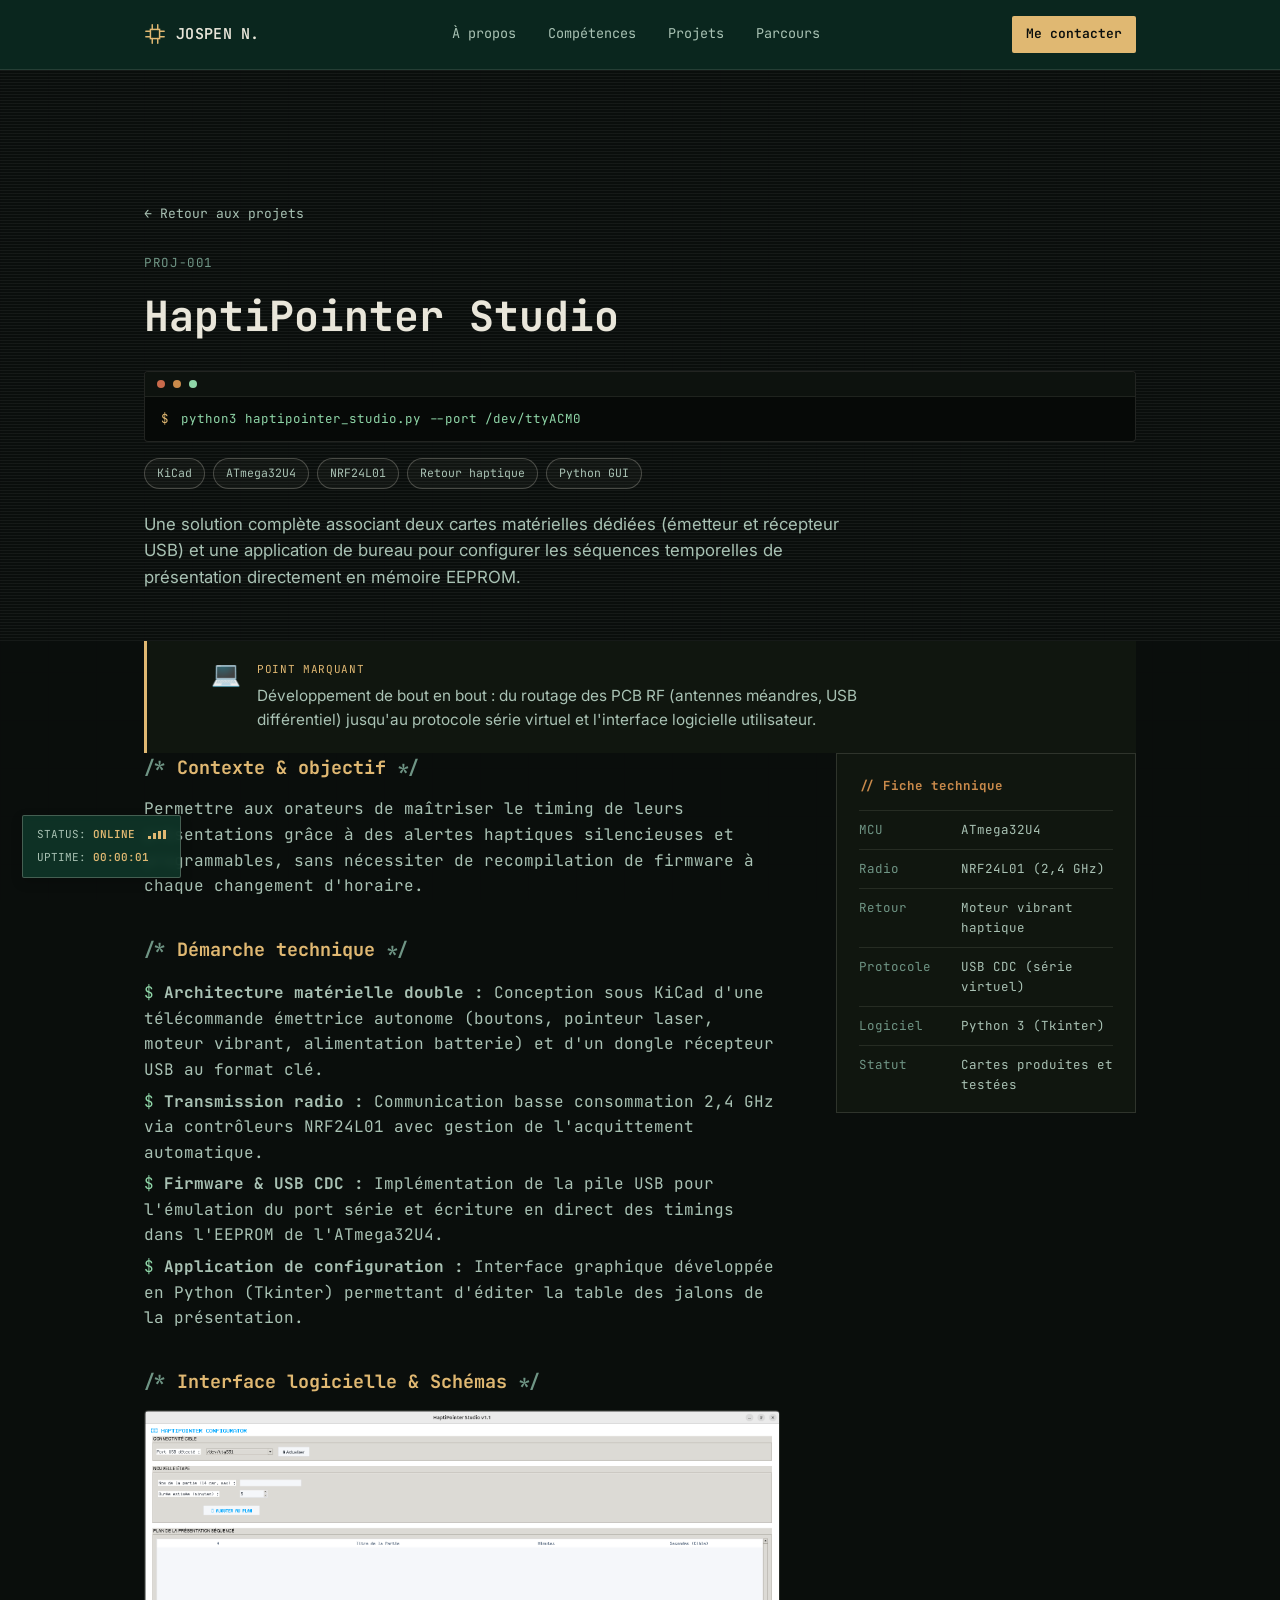
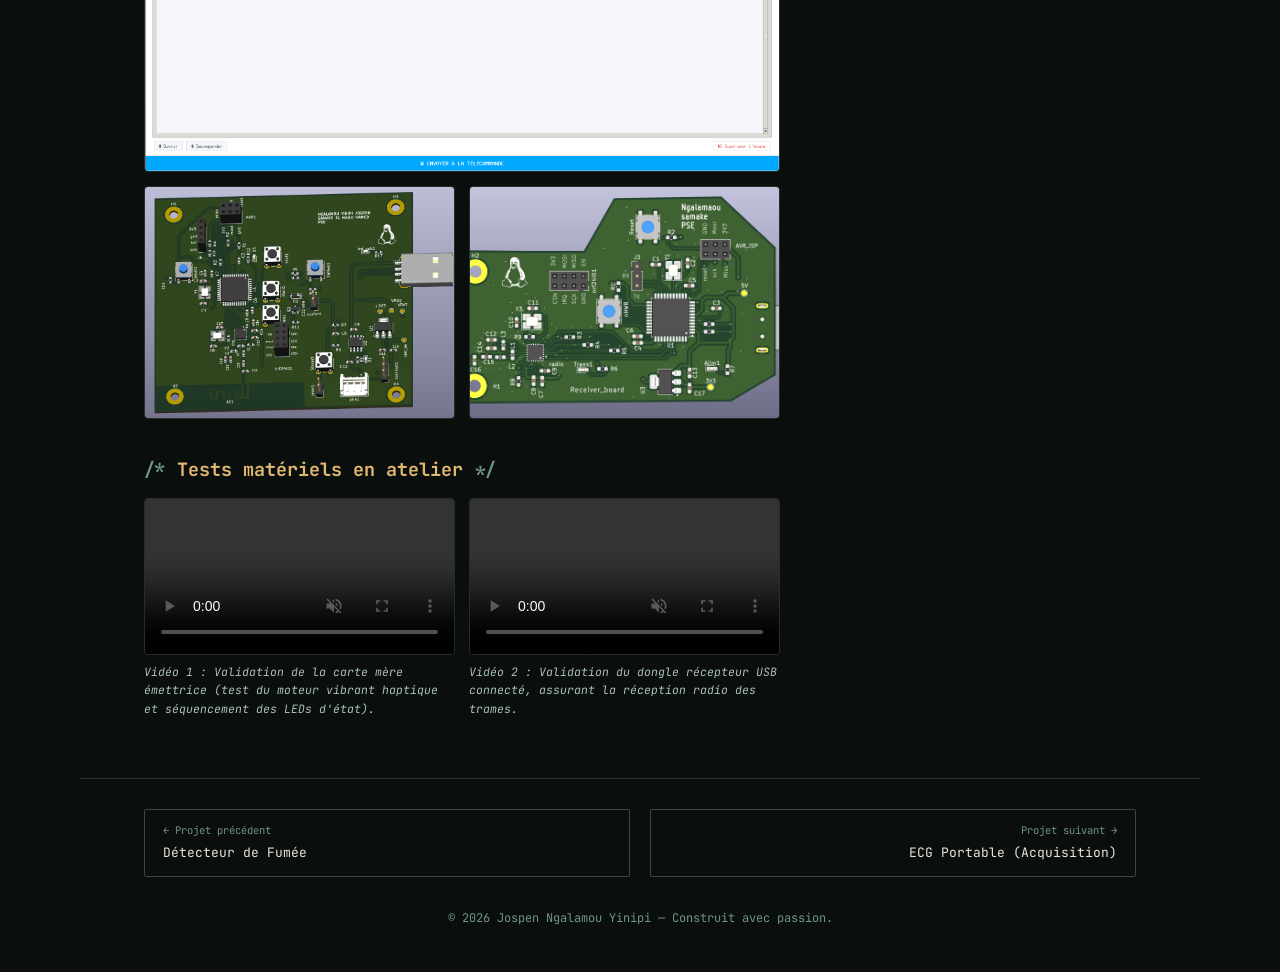
==== projects/proj-001.html @ 5f1875f9 "end of portfolio conception's" ====
<!DOCTYPE html>
<html lang="fr">
<head>
<meta charset="UTF-8">
<meta name="viewport" content="width=device-width, initial-scale=1.0">
<title>HaptiPointer Studio — Jospen Ngalamou Yinipi</title>
<meta name="description" content="Une application de bureau pour programmer, sans une ligne de code embarqué, les timings d'une télécommande de présentation directement en EEPROM.">
<meta property="og:title" content="HaptiPointer Studio — Jospen Ngalamou Yinipi">
<meta property="og:description" content="Une application de bureau pour programmer, sans une ligne de code embarqué, les timings d'une télécommande de présentation directement en EEPROM.">
<meta property="og:type" content="article">
<meta name="twitter:card" content="summary">
<link rel="icon" href="data:image/svg+xml,%3Csvg xmlns='http://www.w3.org/2000/svg' viewBox='0 0 24 24'%3E%3Crect width='24' height='24' fill='%230b2b22'/%3E%3Crect x='7' y='7' width='10' height='10' stroke='%23e0b872' stroke-width='1.6' fill='none'/%3E%3Cpath d='M9 2v5M15 2v5M9 17v5M15 17v5M2 9h5M2 15h5M17 9h5M17 15h5' stroke='%23e0b872' stroke-width='1.6' stroke-linecap='round'/%3E%3C/svg%3E">
<link rel="preconnect" href="https://fonts.googleapis.com">
<link href="https://fonts.googleapis.com/css2?family=JetBrains+Mono:wght@400;500;600;700&family=Inter:wght@400;500;600;700&display=swap" rel="stylesheet">
<link rel="stylesheet" href="../style.css">
</head>
<body data-theme="programming">

<header class="topnav">
  <div class="topnav-inner">
    <a href="../index.html" class="mark">
      <svg width="22" height="22" viewBox="0 0 24 24" fill="none">
        <rect x="7" y="7" width="10" height="10" stroke="#e0b872" stroke-width="1.6"/>
        <path d="M9 2v5M15 2v5M9 17v5M15 17v5M2 9h5M2 15h5M17 9h5M17 15h5" stroke="#e0b872" stroke-width="1.6" stroke-linecap="round"/>
      </svg>
      JOSPEN N.
    </a>
    <nav class="links">
      <a href="../index.html#about">À propos</a>
      <a href="../index.html#skills">Compétences</a>
      <a href="../index.html#projects">Projets</a>
      <a href="../index.html#experience">Parcours</a>
    </nav>
    <a href="../index.html#contact" class="navcta">Me contacter</a>
    <button class="menu-toggle" aria-label="Ouvrir le menu" aria-expanded="false">
      <span></span><span></span><span></span>
    </button>
  </div>
  <nav class="mobile-menu">
    <a href="../index.html#about">À propos</a>
    <a href="../index.html#skills">Compétences</a>
    <a href="../index.html#projects">Projets</a>
    <a href="../index.html#experience">Parcours</a>
    <a href="../index.html#contact">Contact</a>
  </nav>
</header>

<div class="proj-header">
  <div class="wrap">
    <a href="../index.html#projects" class="back">← Retour aux projets</a>
    <div class="ic-partno">PROJ-001</div>
    <h1>HaptiPointer Studio</h1>

    <div class="term-shell">
      <div class="term-bar"><span class="dot r"></span><span class="dot a"></span><span class="dot g"></span></div>
      <div class="term-body"><span class="prompt">$</span> python3 haptipointer_studio.py --port /dev/ttyACM0</div>
    </div>
    
    <div class="proj-tags">
      <span class="proj-tag">KiCad</span>
      <span class="proj-tag">ATmega32U4</span>
      <span class="proj-tag">NRF24L01</span>
      <span class="proj-tag">Retour haptique</span>
      <span class="proj-tag">Python GUI</span>
    </div>
    
    <p class="tagline">Une solution complète associant deux cartes matérielles dédiées (émetteur et récepteur USB) et une application de bureau pour configurer les séquences temporelles de présentation directement en mémoire EEPROM.</p>
  </div>
</div>

<div class="wrap">
  <div class="proj-highlight">
    <span class="proj-highlight-icon">💻</span>
    <div>
      <div class="proj-highlight-label">Point marquant</div>
      <div class="proj-highlight-text">Développement de bout en bout : du routage des PCB RF (antennes méandres, USB différentiel) jusqu'au protocole série virtuel et l'interface logicielle utilisateur.</div>
    </div>
  </div>
</div>

<div class="proj-body">
  <div class="proj-main">
    <h2>Contexte &amp; objectif</h2>
    <p>Permettre aux orateurs de maîtriser le timing de leurs présentations grâce à des alertes haptiques silencieuses et programmables, sans nécessiter de recompilation de firmware à chaque changement d'horaire.</p>

    <h2>Démarche technique</h2>
    <ul>
      <li><strong>Architecture matérielle double :</strong> Conception sous KiCad d'une télécommande émettrice autonome (boutons, pointeur laser, moteur vibrant, alimentation batterie) et d'un dongle récepteur USB au format clé.</li>
      <li><strong>Transmission radio :</strong> Communication basse consommation 2,4&nbsp;GHz via contrôleurs NRF24L01 avec gestion de l'acquittement automatique.</li>
      <li><strong>Firmware &amp; USB CDC :</strong> Implémentation de la pile USB pour l'émulation du port série et écriture en direct des timings dans l'EEPROM de l'ATmega32U4.</li>
      <li><strong>Application de configuration :</strong> Interface graphique développée en Python (Tkinter) permettant d'éditer la table des jalons de la présentation.</li>
    </ul>

    <h2>Interface logicielle &amp; Schémas</h2>
    <div class="gallery">
      <img src="../img/hapti_app.png" alt="Interface graphique de configuration Python HaptiPointer Studio" style="width:100%; border-radius:4px; border:1px solid rgba(233,230,218,.14); grid-column: 1 / -1;">
      <img src="../img/main1.png" alt="Rendu 3D de la carte principale émettrice" style="width:100%; aspect-ratio:4/3; object-fit:cover; border-radius:4px; border:1px solid rgba(233,230,218,.14);">
      <img src="../img/recei_3.png" alt="Rendu 3D du dongle USB récepteur" style="width:100%; aspect-ratio:4/3; object-fit:cover; border-radius:4px; border:1px solid rgba(233,230,218,.14);">
    </div>

    <h2>Tests matériels en atelier</h2>
    <div class="gallery" style="margin-top: 14px;">
      <video src="../img/main-reel.mp4" controls autoplay loop muted playsinline style="width:100%; border-radius:4px; border:1px solid rgba(233,230,218,.14);"></video>
      <video src="../img/recei_reel.mp4" controls autoplay loop muted playsinline style="width:100%; border-radius:4px; border:1px solid rgba(233,230,218,.14);"></video>
    </div>
    <div style="display: grid; grid-template-columns: repeat(2, 1fr); gap: 14px; margin-top: 8px; font-family: var(--mono); font-size: 11.5px; color: var(--silk-dim);">
      <div>
        <em>Vidéo 1 : Validation de la carte mère émettrice (test du moteur vibrant haptique et séquencement des LEDs d'état).</em>
      </div>
      <div>
        <em>Vidéo 2 : Validation du dongle récepteur USB connecté, assurant la réception radio des trames.</em>
      </div>
    </div>
  </div>

  <aside class="proj-side">
    <div class="side-box">
      <h3>// Fiche technique</h3>
      <table>
        <tr><td class="k">MCU</td><td>ATmega32U4</td></tr>
        <tr><td class="k">Radio</td><td>NRF24L01 (2,4&nbsp;GHz)</td></tr>
        <tr><td class="k">Retour</td><td>Moteur vibrant haptique</td></tr>
        <tr><td class="k">Protocole</td><td>USB CDC (série virtuel)</td></tr>
        <tr><td class="k">Logiciel</td><td>Python 3 (Tkinter)</td></tr>
        <tr><td class="k">Statut</td><td>Cartes produites et testées</td></tr>
      </table>
    </div>
  </aside>
</div>

<div class="prevnext">
  <a href="proj-009.html"><span class="lbl">← Projet précédent</span>Détecteur de Fumée</a>
  <a href="proj-002.html" class="right"><span class="lbl">Projet suivant →</span>ECG Portable (Acquisition)</a>
</div>

<footer>© 2026 Jospen Ngalamou Yinipi — Construit avec passion.</footer>

<button class="back-to-top" aria-label="Retour en haut">↑</button>
<script src="../main.js" defer></script>

</body>
</html>
---- style.css ----
/* =========================================
   1. VARIABLES ET BASE
   ========================================= */
:root {
  --board: #0b2b22; --board-2: #0f3629; --board-3: #123d2e;
  --copper: #c98a4b; --copper-bright: #e0b872;
  --silk: #e9e6da; --silk-dim: #a9c2b4; --muted: #6f9585; --danger: #c96a4b;
  --mono: 'JetBrains Mono', monospace;
  --sans: 'Inter', sans-serif;
  --pad: clamp(20px, 5vw, 64px);
  --maxw: 1120px;
}
* { box-sizing: border-box; }
html { scroll-behavior: smooth; }
body {
  margin: 0; background: var(--board); color: var(--silk);
  font-family: var(--sans); line-height: 1.6; -webkit-font-smoothing: antialiased;
}
::selection { background: var(--copper); color: var(--board); }

body::before {
  content: ""; position: fixed; inset: 0;
  background-image: linear-gradient(var(--board-2) 1px, transparent 1px),
                    linear-gradient(90deg, var(--board-2) 1px, transparent 1px);
  background-size: 48px 48px; opacity: .35; pointer-events: none; z-index: 0;
}
a { color: inherit; }
.wrap { max-width: var(--maxw); margin: 0 auto; padding-left: var(--pad); padding-right: var(--pad); position: relative; z-index: 1; }

/* =========================================
   2. NAVIGATION (Accueil & Projets)
   ========================================= */
header.topnav {
  position: sticky; top: 0; z-index: 50;
  background: rgba(11,43,34,.88); backdrop-filter: blur(6px); border-bottom: 1px solid rgba(233,230,218,.12);
}
.topnav-inner {
  max-width: var(--maxw); margin: 0 auto; padding: 16px var(--pad);
  display: flex; align-items: center; justify-content: space-between;
}
.mark {
  display: flex; align-items: center; gap: 10px;
  font-family: var(--mono); font-weight: 600; font-size: 15px; letter-spacing: .02em; color: var(--silk); text-decoration: none;
}
.mark svg { display: block; }
nav.links { display: flex; gap: 28px; font-family: var(--mono); font-size: 13.5px; }
nav.links a { text-decoration: none; color: var(--silk-dim); padding: 4px 2px; border-bottom: 1px solid transparent; transition: color .15s, border-color .15s; }
nav.links a:hover { color: var(--copper-bright); border-color: var(--copper-bright); }
.navcta {
  font-family: var(--mono); font-size: 13px; color: var(--board); background: var(--copper-bright);
  padding: 8px 14px; text-decoration: none; border-radius: 2px; font-weight: 600;
}
@media (max-width:720px){ nav.links{display:none;} }
nav.links a.active { color: var(--copper-bright); border-color: var(--copper-bright); }

.menu-toggle {
  display: none; background: none; border: 1px solid rgba(233,230,218,.25); border-radius: 2px;
  width: 38px; height: 34px; cursor: pointer; flex-direction: column; align-items: center; justify-content: center; gap: 5px;
}
.menu-toggle span { width: 18px; height: 1.5px; background: var(--silk); display: block; transition: transform .2s ease, opacity .2s ease; }
.menu-toggle[aria-expanded="true"] span:nth-child(1) { transform: translateY(6.5px) rotate(45deg); }
.menu-toggle[aria-expanded="true"] span:nth-child(2) { opacity: 0; }
.menu-toggle[aria-expanded="true"] span:nth-child(3) { transform: translateY(-6.5px) rotate(-45deg); }
@media (max-width:720px){ .menu-toggle{ display: flex; } }

.mobile-menu {
  display: none; flex-direction: column; gap: 2px;
  max-width: var(--maxw); margin: 0 auto; padding: 0 var(--pad);
  max-height: 0; overflow: hidden; transition: max-height .25s ease;
  border-bottom: 1px solid transparent;
}
.mobile-menu.open { display: flex; max-height: 320px; padding-bottom: 14px; border-bottom-color: rgba(233,230,218,.12); }
.mobile-menu a {
  font-family: var(--mono); font-size: 14px; color: var(--silk-dim); text-decoration: none;
  padding: 12px 4px; border-bottom: 1px dotted rgba(233,230,218,.12);
}
.mobile-menu a:last-child { border-bottom: none; }
.mobile-menu a:hover, .mobile-menu a.active { color: var(--copper-bright); }

.back-to-top {
  position: fixed; right: 22px; bottom: 22px; z-index: 60;
  width: 42px; height: 42px; border-radius: 2px; border: 1px solid rgba(233,230,218,.25);
  background: rgba(15,54,41,.9); backdrop-filter: blur(4px); color: var(--copper-bright);
  font-family: var(--mono); font-size: 16px; cursor: pointer;
  opacity: 0; pointer-events: none; transform: translateY(8px);
  transition: opacity .2s ease, transform .2s ease, border-color .2s ease;
}
.back-to-top.visible { opacity: 1; pointer-events: auto; transform: translateY(0); }
.back-to-top:hover { border-color: var(--copper-bright); }

@media (prefers-reduced-motion: no-preference) {
  .reveal { opacity: 0; transform: translateY(18px); transition: opacity .6s ease, transform .6s ease; }
  .reveal.revealed { opacity: 1; transform: translateY(0); }
}

.form-status { font-family: var(--mono); font-size: 12.5px; margin-top: 4px; }
.form-status.success { color: #8fd6a8; }
.form-status.error { color: var(--danger); }

/* =========================================
   3. PAGE D'ACCUEIL (Hero, À propos, Cartes)
   ========================================= */
.hero { padding: 88px var(--pad) 96px; position: relative; overflow: hidden; }
@media (prefers-reduced-motion: no-preference) {
  .hero-grid > div:first-child > * { opacity: 0; animation: hero-rise .7s cubic-bezier(.16,1,.3,1) forwards; }
  .hero-grid .eyebrow-pin { animation-delay: .05s; }
  .hero-grid h1 { animation-delay: .15s; }
  .hero-grid p.desc { animation-delay: .28s; }
  .hero-grid .ctas { animation-delay: .4s; }
  .chip { opacity: 0; animation: hero-fade .9s ease .3s forwards; }
  @keyframes hero-rise { from { opacity: 0; transform: translateY(14px); } to { opacity: 1; transform: translateY(0); } }
  @keyframes hero-fade { from { opacity: 0; transform: scale(.96); } to { opacity: 1; transform: scale(1); } }
}
.hero-grid { display: grid; grid-template-columns: 1.3fr .9fr; gap: 56px; align-items: center; max-width: var(--maxw); margin: 0 auto; position: relative; z-index: 2; }
@media (max-width:860px){ .hero-grid{grid-template-columns:1fr;} }
.eyebrow-pin { display: inline-flex; align-items: center; gap: 8px; font-family: var(--mono); font-size: 12.5px; color: var(--copper-bright); margin-bottom: 22px; }
.eyebrow-pin .dot { width: 7px; height: 7px; border-radius: 50%; background: var(--copper-bright); box-shadow: 0 0 8px var(--copper-bright); }
.hero h1 { font-family: var(--mono); font-weight: 700; font-size: clamp(2.1rem, 4.6vw, 3.4rem); line-height: 1.08; margin: 0 0 18px; color: var(--silk); }
.hero h1 .role { display: block; font-size: .42em; color: var(--muted); font-weight: 500; margin-top: 14px; letter-spacing: .01em; }
.hero p.desc { max-width: 52ch; color: var(--silk-dim); font-size: 1.05rem; margin: 0 0 34px; }
.hero .ctas { display: flex; gap: 14px; flex-wrap: wrap; }
.btn { font-family: var(--mono); font-size: 13.5px; font-weight: 600; text-decoration: none; padding: 13px 22px; border-radius: 2px; display: inline-flex; align-items: center; gap: 10px; transition: transform .15s ease, background .15s ease; }
.btn-primary { background: var(--copper-bright); color: var(--board); }
.btn-primary:hover { transform: translateY(-2px); }
.btn-ghost { border: 1px solid rgba(233,230,218,.3); color: var(--silk); }
.btn-ghost:hover { border-color: var(--copper-bright); color: var(--copper-bright); }
.chip { position: relative; aspect-ratio: 1/1; max-width: 340px; margin: 0 auto; }
.chip svg { width: 100%; height: 100%; display: block; }

/* ---------- Terminal hero (mix embarqué + shell) ---------- */
.hero-terminal {
  max-width: var(--maxw); margin: 44px auto 0; position: relative; z-index: 2;
  background: #0a0e0c; border: 1px solid rgba(233,230,218,.14); border-radius: 4px; overflow: hidden;
}
.hero-terminal .term-bar { display: flex; align-items: center; gap: 8px; padding: 10px 14px; background: #10160f; border-bottom: 1px solid rgba(233,230,218,.08); }
.hero-terminal .term-bar .dot { width: 9px; height: 9px; border-radius: 50%; }
.hero-terminal .term-bar .dot.r { background: var(--danger); }
.hero-terminal .term-bar .dot.a { background: var(--copper); }
.hero-terminal .term-bar .dot.g { background: #8fd6a8; }
.hero-terminal .term-bar .term-path { font-family: var(--mono); font-size: 11.5px; color: var(--muted); margin-left: 8px; }
.hero-terminal .term-body { padding: 18px 20px 22px; font-family: var(--mono); font-size: 13px; line-height: 1.85; color: var(--copper-bright); }
.hero-terminal .term-body .prompt { color: #8fd6a8; }
.hero-terminal .term-body .ok { color: #8fd6a8; }
.hero-terminal .term-body .dim { color: var(--muted); }
.hero-terminal .cursor { display: inline-block; width: 7px; height: 14px; background: var(--copper-bright); vertical-align: -2px; margin-left: 2px; }
@media (prefers-reduced-motion: no-preference) {
  .hero-terminal .cursor { animation: blink 1s steps(1) infinite; }
  @keyframes blink { 50% { opacity: 0; } }
}
section { padding: 80px var(--pad); }
.sec-head { margin-bottom: 44px; max-width: 60ch; }
.sec-tag { font-family: var(--mono); font-size: 12.5px; color: var(--copper); margin-bottom: 10px; }
.sec-title { font-family: var(--mono); font-size: clamp(1.5rem,2.6vw,2rem); color: var(--silk); margin: 0 0 10px; font-weight: 700; }
.sec-sub { color: var(--silk-dim); margin: 0; }
hr.trace { border: none; height: 1px; background: linear-gradient(90deg, transparent, rgba(201,138,75,.5), transparent); max-width: var(--maxw); margin: 0 auto; }
.about-grid { display: grid; grid-template-columns: 220px 1fr; gap: 48px; align-items: start; max-width: var(--maxw); margin: 0 auto; }
@media (max-width:720px){ .about-grid{grid-template-columns:1fr;} }
.photo-frame { aspect-ratio: 1/1.1; border: 1.5px dashed rgba(233,230,218,.35); display: flex; align-items: center; justify-content: center; font-family: var(--mono); font-size: 12px; color: var(--muted); text-align: center; padding: 16px; position: relative; }
.photo-frame .corner { position: absolute; width: 10px; height: 10px; border-color: var(--copper-bright); }
.photo-frame .c-tl { top: -1px; left: -1px; border-top: 2px solid var(--copper-bright); border-left: 2px solid var(--copper-bright); }
.photo-frame .c-tr { top: -1px; right: -1px; border-top: 2px solid var(--copper-bright); border-right: 2px solid var(--copper-bright); }
.photo-frame .c-bl { bottom: -1px; left: -1px; border-bottom: 2px solid var(--copper-bright); border-left: 2px solid var(--copper-bright); }
.photo-frame .c-br { bottom: -1px; right: -1px; border-bottom: 2px solid var(--copper-bright); border-right: 2px solid var(--copper-bright); }
.about-text p { color: var(--silk-dim); max-width: 64ch; }
.about-text p strong { color: var(--silk); }
.stat-row { display: flex; gap: 36px; margin-top: 28px; flex-wrap: wrap; }
.stat { font-family: var(--mono); }
.stat .n { font-size: 1.7rem; color: var(--copper-bright); font-weight: 700; }
.stat .l { font-size: 12px; color: var(--muted); }
.skills-cols { display: grid; grid-template-columns: repeat(3,1fr); gap: 32px; max-width: var(--maxw); margin: 0 auto; }
@media (max-width:820px){ .skills-cols{grid-template-columns:1fr;} }
.skill-block h3 { font-family: var(--mono); font-size: 14px; color: var(--copper-bright); margin: 0 0 16px; padding-bottom: 10px; border-bottom: 1px solid rgba(233,230,218,.15); }
.pin-list { list-style: none; margin: 0; padding: 0; }
.pin-list li { display: flex; align-items: center; gap: 10px; font-family: var(--mono); font-size: 13.5px; color: var(--silk-dim); padding: 7px 0; border-bottom: 1px dotted rgba(233,230,218,.1); }
.pin-list li::before { content: "›"; color: var(--copper); }
.proj-grid { display: grid; grid-template-columns: repeat(2,1fr); gap: 28px; max-width: var(--maxw); margin: 0 auto; }
@media (max-width:820px){ .proj-grid{grid-template-columns:1fr;} }
.ic-card { position: relative; background: var(--board-3); border: 1px solid rgba(233,230,218,.14); padding: 28px 26px 24px; }
.ic-card::before, .ic-card::after { content: ""; position: absolute; left: 24px; right: 24px; height: 2px; background: repeating-linear-gradient(90deg, var(--copper) 0 10px, transparent 10px 18px); }
.ic-card::before { top: -2px; }
.ic-card::after { bottom: -2px; }
.ic-partno { font-family: var(--mono); font-size: 11.5px; color: var(--muted); letter-spacing: .05em; margin-bottom: 8px; }
.ic-card h3 { font-family: var(--mono); font-size: 1.15rem; color: var(--silk); margin: 0 0 10px; }
.ic-card p { color: var(--silk-dim); font-size: .95rem; margin: 0 0 18px; }
.spec-table { width: 100%; border-collapse: collapse; font-family: var(--mono); font-size: 12.5px; }
.spec-table tr { border-top: 1px solid rgba(233,230,218,.1); }
.spec-table td { padding: 7px 0; color: var(--silk-dim); }
.spec-table td.k { color: var(--muted); width: 42%; }
a.ic-card { display: block; text-decoration: none; color: inherit; transition: transform .18s ease, border-color .18s ease, background .18s ease; }
a.ic-card:hover { transform: translateY(-4px); border-color: rgba(224,184,114,.55); background: #16473a; }
a.ic-card:hover h3 { color: var(--copper-bright); }
.ic-more { margin-top: 18px; font-family: var(--mono); font-size: 12.5px; color: var(--copper-bright); }
.timeline { max-width: var(--maxw); margin: 0 auto; position: relative; padding-left: 28px; border-left: 1px solid rgba(233,230,218,.18); }
.tl-item { position: relative; padding-bottom: 38px; }
.tl-item:last-child { padding-bottom: 0; }
.tl-item::before { content: ""; position: absolute; left: -33px; top: 4px; width: 9px; height: 9px; border-radius: 50%; background: var(--copper-bright); box-shadow: 0 0 0 4px var(--board), 0 0 0 5px rgba(233,230,218,.18); }
.tl-date { font-family: var(--mono); font-size: 12px; color: var(--muted); margin-bottom: 4px; }
.tl-item h3 { font-family: var(--mono); font-size: 1.05rem; margin: 0 0 4px; color: var(--silk); }
.tl-item .tl-role { color: var(--copper-bright); font-size: .9rem; font-family: var(--mono); margin-bottom: 8px; }
.tl-item p { color: var(--silk-dim); max-width: 64ch; margin: 0; }
.contact-box { max-width: var(--maxw); margin: 0 auto; background: var(--board-3); border: 1px solid rgba(233,230,218,.14); padding: 52px var(--pad); text-align: center; }
.contact-box h2 { font-family: var(--mono); font-size: clamp(1.4rem,3vw,2rem); margin: 0 0 14px; }
.contact-box p { color: var(--silk-dim); margin: 0 0 28px; }
.contact-links { display: flex; gap: 24px; justify-content: center; flex-wrap: wrap; }
.contact-links a { font-family: var(--mono); font-size: 14px; text-decoration: none; color: var(--silk); border: 1px solid rgba(233,230,218,.25); padding: 11px 20px; border-radius: 2px; transition: border-color .15s, color .15s; }
.contact-links a:hover { border-color: var(--copper-bright); color: var(--copper-bright); }

.contact-divider { display: flex; align-items: center; gap: 16px; max-width: 480px; margin: 36px auto; font-family: var(--mono); font-size: 11.5px; color: var(--muted); }
.contact-divider::before, .contact-divider::after { content: ""; flex: 1; height: 1px; background: rgba(233,230,218,.16); }
.contact-form { max-width: 480px; margin: 0 auto; text-align: left; display: flex; flex-direction: column; gap: 14px; }
.contact-form label { font-family: var(--mono); font-size: 12px; color: var(--muted); margin-bottom: -8px; }
.contact-form input, .contact-form textarea {
  background: var(--board); border: 1px solid rgba(233,230,218,.22); color: var(--silk);
  font-family: var(--sans); font-size: 14px; padding: 12px 14px; border-radius: 2px; resize: vertical;
}
.contact-form input:focus, .contact-form textarea:focus { outline: none; border-color: var(--copper-bright); }
.contact-form textarea { min-height: 110px; }
.contact-form button {
  align-self: flex-start; font-family: var(--mono); font-size: 13.5px; font-weight: 600;
  background: var(--copper-bright); color: var(--board); border: none; padding: 13px 24px;
  border-radius: 2px; cursor: pointer; transition: transform .15s ease;
}
.contact-form button:hover { transform: translateY(-2px); }
.contact-form .form-note { font-family: var(--mono); font-size: 11px; color: var(--muted); margin-top: -4px; }
footer { text-align: center; padding: 32px var(--pad) 44px; font-family: var(--mono); font-size: 12px; color: var(--muted); }

/* =========================================
   4. PAGES DÉTAILS DE PROJETS (proj-XXX.html)
   ========================================= */
.proj-header { padding: 130px var(--pad) 50px; }
.proj-header .back { font-family: var(--mono); font-size: 13px; color: var(--silk-dim); text-decoration: none; display: inline-flex; align-items: center; gap: 8px; margin-bottom: 28px; }
.proj-header .back:hover { color: var(--copper-bright); }
.proj-header .ic-partno { font-size: 12.5px; }
.proj-header h1 { font-family: var(--mono); font-size: clamp(1.8rem,4vw,2.6rem); margin: 10px 0 16px; color: var(--silk); }
.proj-header .tagline { color: var(--silk-dim); max-width: 64ch; font-size: 1.05rem; margin: 0; }
.proj-body { max-width: var(--maxw); margin: 0 auto; padding: 0 var(--pad) 40px; display: grid; grid-template-columns: 1fr 300px; gap: 56px; }
@media (max-width:860px){ .proj-body{grid-template-columns:1fr;} }
.proj-main h2 { font-family: var(--mono); font-size: 1.15rem; color: var(--copper-bright); margin: 36px 0 14px; }
.proj-main h2:first-child { margin-top: 0; }
.proj-main p { color: var(--silk-dim); max-width: 70ch; margin: 0 0 14px; }
.proj-main ul { color: var(--silk-dim); padding-left: 20px; max-width: 70ch; }
.proj-main ul li { margin-bottom: 6px; }
.gallery { display: grid; grid-template-columns: repeat(2,1fr); gap: 14px; margin-top: 10px; }
.gallery .ph { aspect-ratio: 4/3; border: 1.5px dashed rgba(233,230,218,.3); display: flex; align-items: center; justify-content: center; font-family: var(--mono); font-size: 11.5px; color: var(--muted); text-align: center; padding: 10px; }
.proj-side { align-self: start; position: sticky; top: 96px; }
.side-box { background: var(--board-3); border: 1px solid rgba(233,230,218,.14); padding: 22px 22px 8px; margin-bottom: 20px; }
.side-box h3 { font-family: var(--mono); font-size: 12.5px; color: var(--copper); margin: 0 0 14px; text-transform: none; }
.side-box table { width: 100%; border-collapse: collapse; font-family: var(--mono); font-size: 12.5px; }
.side-box tr { border-top: 1px solid rgba(233,230,218,.1); }
.side-box td { padding: 9px 0; color: var(--silk-dim); vertical-align: top; }
.side-box td.k { color: var(--muted); width: 40%; }
.prevnext { max-width: var(--maxw); margin: 20px auto 0; padding: 30px var(--pad) 0; border-top: 1px solid rgba(233,230,218,.14); display: flex; justify-content: space-between; gap: 20px; flex-wrap: wrap; }
.prevnext a { font-family: var(--mono); font-size: 13px; text-decoration: none; color: var(--silk); border: 1px solid rgba(233,230,218,.25); padding: 12px 18px; border-radius: 2px; flex: 1; min-width: 200px; transition: border-color .15s, color .15s; }
.prevnext a:hover { border-color: var(--copper-bright); color: var(--copper-bright); }
.prevnext .lbl { display: block; font-size: 10.5px; color: var(--muted); margin-bottom: 4px; }
.prevnext .right { text-align: right; }
/* =========================================
   5. THÈME "PROGRAMMATION" (proj-XXX, data-theme="programming")
   ========================================= */
body[data-theme="programming"] {
  --board: #0a0e0c;
  --board-2: #0e1310;
  --board-3: #10160f;
}
body[data-theme="programming"]::before { opacity: .15; }

body[data-theme="programming"] .proj-main, 
body[data-theme="programming"] .proj-main p,
body[data-theme="programming"] .proj-main li,
body[data-theme="programming"] .side-box td { font-family: var(--mono); }

body[data-theme="programming"] .proj-main h2 { font-family: var(--mono); }
body[data-theme="programming"] .proj-main h2::before { content: "/* "; color: var(--muted); }
body[data-theme="programming"] .proj-main h2::after { content: " */"; color: var(--muted); }

body[data-theme="programming"] .proj-main ul { list-style: none; padding-left: 0; }
body[data-theme="programming"] .proj-main ul li::before { content: "$ "; color: #8fd6a8; }

body[data-theme="programming"] .ic-card::before,
body[data-theme="programming"] .ic-card::after { background: repeating-linear-gradient(90deg, #8fd6a8 0 8px, transparent 8px 14px); }

.term-shell {
  margin: 22px 0 0; background: #060907; border: 1px solid rgba(233,230,218,.12); border-radius: 4px; overflow: hidden;
}
.term-shell .term-bar { display: flex; align-items: center; gap: 8px; padding: 8px 12px; background: #0d120e; border-bottom: 1px solid rgba(233,230,218,.08); }
.term-shell .term-bar .dot { width: 8px; height: 8px; border-radius: 50%; }
.term-shell .term-bar .dot.r { background: var(--danger); }
.term-shell .term-bar .dot.a { background: var(--copper); }
.term-shell .term-bar .dot.g { background: #8fd6a8; }
.term-shell .term-body { padding: 12px 16px; font-family: var(--mono); font-size: 12.5px; color: #8fd6a8; }
.term-shell .term-body .prompt { color: var(--copper-bright); margin-right: 4px; }

body[data-theme="programming"] .proj-header { position: relative; }
body[data-theme="programming"] .proj-header::after {
  content: ""; position: absolute; inset: 0; pointer-events: none; opacity: .05;
  background: repeating-linear-gradient(0deg, #fff 0 1px, transparent 1px 3px);
}

/* =========================================
   6. THÈME "ÉLECTRONIQUE" (data-theme="electronics")
   ========================================= */
/* Inspiration : Circuit imprimé bleu (style Arduino/Altium), traces cyan */
body[data-theme="electronics"] {
  --board: #070e17;         /* Bleu très sombre (fond) */
  --board-2: #0b1421;       /* Bleu nuit (grille) */
  --board-3: #122033;       /* Bleu composant (cartes) */
  --copper: #3b82f6;        /* Bleu roi */
  --copper-bright: #38bdf8; /* Cyan fluo (traces et liens) */
  --silk: #f8fafc;          /* Blanc pur (texte principal) */
  --silk-dim: #94a3b8;      /* Gris bleuté (texte secondaire) */
  --muted: #475569;         /* Gris foncé (bordures) */
  --danger: #ef4444;
}

/* Grille plus serrée pour rappeler les logiciels de CAO (Altium/KiCad) */
body[data-theme="electronics"]::before {
  background-size: 32px 32px; 
  opacity: 0.5;
}

/* =========================================
   7. THÈME "EMBARQUÉ" (data-theme="embedded")
   ========================================= */
/* Inspiration : Matériel industriel brut, Carbone et Orange ambré */
body[data-theme="embedded"] {
  --board: #111111;         /* Noir charbon absolu */
  --board-2: #171717;       /* Noir légèrement plus clair */
  --board-3: #1f1f1f;       /* Gris sombre industriel */
  --copper: #b45309;        /* Orange sombre */
  --copper-bright: #f59e0b; /* Orange ambré (LED d'état / liens) */
  --silk: #fafafa;          /* Blanc cassé */
  --silk-dim: #a3a3a3;      /* Gris neutre */
  --muted: #525252;         /* Gris acier */
  --danger: #ef4444;
}

/* Adaptation du faux terminal Linux de la page d'accueil pour ce thème */
body[data-theme="embedded"] .hero-terminal {
  background: #0a0a0a;
  border-color: #262626;
}
body[data-theme="embedded"] .hero-terminal .term-bar {
  background: #141414;
}
body[data-theme="embedded"] .hero-terminal .term-body {
  color: #e5e5e5;
}
body[data-theme="embedded"] .hero-terminal .term-body .ok {
  color: #f59e0b; /* Les tags [OK] passent en orange ambré */
}
body[data-theme="embedded"] .hero-terminal .term-body .prompt {
  color: #525252;
}

/* =========================================
   8. THÈME "CYBER SÉCURITÉ" (data-theme="cyber")
   ========================================= */
/* Inspiration : Red Team, CTF, ambiance Hacker / Rouge Cyberpunk */
body[data-theme="cyber"] {
  --board: #050505;         /* Noir absolu */
  --board-2: #120909;       /* Noir avec un très léger reflet rouge */
  --board-3: #140505;       /* Fond des cartes légèrement teinté */
  --copper: #991b1b;        /* Rouge sombre */
  --copper-bright: #ff003c; /* Rouge néon Cyberpunk (traces et liens) */
  --silk: #f3f4f6;          /* Blanc éclatant */
  --silk-dim: #a1a1aa;      /* Gris acier */
  --muted: #3f3f46;         /* Gris sombre pour les bordures */
  --danger: #ef4444;
}

/* Grille plus dense et plus visible pour un effet "Matrice" */
body[data-theme="cyber"]::before {
  background-size: 24px 24px;
  opacity: 0.6;
}

/* =========================================
   9. THÈME "IOT / CLOUD" (data-theme="cloud")
   ========================================= */
/* Inspiration : Thème clair (Light mode), interface SaaS moderne, Indigo et Blanc */
body[data-theme="cloud"] {
  --board: #f8fafc;         /* Blanc cassé (fond de la page) */
  --board-2: #e2e8f0;       /* Gris très clair (pour la grille) */
  --board-3: #ffffff;       /* Blanc pur (fond des cartes) */
  --copper: #818cf8;        /* Indigo doux */
  --copper-bright: #4f46e5; /* Indigo vif (boutons, liens, icônes) */
  --silk: #0f172a;          /* Gris ardoise très foncé (texte principal) */
  --silk-dim: #475569;      /* Gris moyen (texte secondaire) */
  --muted: #cbd5e1;         /* Gris clair (bordures) */
  --danger: #e11d48;
}

/* Ajustements spécifiques pour que le thème clair soit lisible et élégant */
body[data-theme="cloud"] header.topnav {
  background: rgba(255, 255, 255, 0.9);
  border-bottom: 1px solid rgba(15, 23, 42, 0.1);
}
body[data-theme="cloud"] .btn-primary {
  color: #ffffff; /* Le texte du bouton principal passe en blanc */
}
body[data-theme="cloud"] .ic-card::before, 
body[data-theme="cloud"] .ic-card::after {
  background: repeating-linear-gradient(90deg, var(--copper) 0 10px, transparent 10px 18px);
}
body[data-theme="cloud"] hr.trace {
  background: linear-gradient(90deg, transparent, rgba(79, 70, 229, 0.3), transparent);
}

/* =========================================
   ANIMATIONS PREMIUM (AJOUTS)
   ========================================= */

/* 1. Grille de fond dynamique (Effet déplacement lent vers le haut) */
@keyframes scrollGrid {
  0% { background-position: 0px 0px; }
  100% { background-position: 48px 48px; }
}
body::before {
  animation: scrollGrid 4s linear infinite;
}

/* 2. Tracé du SVG de la puce (Effet pistes KiCad qui se soudent) */
.chip svg path {
  stroke-dasharray: 200;
  stroke-dashoffset: 200;
  animation: drawTraces 1.5s ease-out forwards;
  animation-delay: 0.8s;
}
@keyframes drawTraces {
  to { stroke-dashoffset: 0; }
}
.chip svg circle {
  opacity: 0;
  transform-origin: center;
  animation: popSolder 0.4s ease-out forwards;
}
/* Décalage des points de soudure pour un effet asynchrone */
.chip svg circle:nth-child(even) { animation-delay: 1.8s; }
.chip svg circle:nth-child(odd) { animation-delay: 2.1s; }

@keyframes popSolder {
  0% { opacity: 0; transform: scale(0); }
  70% { fill: var(--copper-bright); transform: scale(1.5); }
  100% { opacity: 1; transform: scale(1); }
}

/* 3. Curseurs clignotants pour les titres */
.hero h1 .role::after {
  content: '_';
  color: var(--copper-bright);
  animation: blinkCursor 1s step-end infinite;
}
@keyframes blinkCursor { 50% { opacity: 0; } }

/* 4. Cartes projets (Balayage type scanner sur les bords au survol) */
.ic-card:hover::before, .ic-card:hover::after {
  animation: scanline 0.8s linear infinite;
  background: repeating-linear-gradient(90deg, var(--copper-bright) 0 10px, transparent 10px 18px);
}
@keyframes scanline {
  0% { background-position: 0 0; }
  100% { background-position: 28px 0; }
}

/* 5. Fluidité globale pour les transitions de page */
body {
  animation: globalFadeIn 0.8s cubic-bezier(0.16, 1, 0.3, 1);
}
@keyframes globalFadeIn {
  from { opacity: 0; filter: blur(4px); }
  to { opacity: 1; filter: blur(0); }
}

/* =========================================
   10. PERSONNALISATION DES PAGES PROJET
   ========================================= */
.proj-header { position: relative; }

.proj-tags { display: flex; gap: 8px; flex-wrap: wrap; margin: 16px 0 22px; }
.proj-tag {
  font-family: var(--mono); font-size: 11.5px; padding: 5px 12px; border-radius: 20px;
  border: 1px solid rgba(233,230,218,.25); color: var(--silk-dim); background: rgba(233,230,218,.03);
}

.proj-highlight {
  display: flex; gap: 16px; align-items: flex-start; max-width: var(--maxw); margin: 0 auto;
  padding: 20px var(--pad); background: var(--board-3); border-left: 3px solid var(--copper-bright);
}
.proj-highlight-icon { font-size: 24px; line-height: 1.1; flex-shrink: 0; }
.proj-highlight-label {
  font-family: var(--mono); font-size: 11px; color: var(--copper-bright); text-transform: uppercase;
  letter-spacing: .06em; margin-bottom: 5px;
}
.proj-highlight-text { color: var(--silk-dim); font-size: .96rem; max-width: 68ch; }

.proj-ribbon {
  position: absolute; top: 22px; right: var(--pad);
  display: flex; align-items: center; gap: 6px;
  background: var(--copper-bright); color: var(--board);
  font-family: var(--mono); font-weight: 700; font-size: 11.5px;
  padding: 8px 14px; border-radius: 2px;
  box-shadow: 0 8px 20px -8px rgba(224,184,114,.6);
}
@media (max-width: 640px) { .proj-ribbon { position: static; display: inline-flex; margin-bottom: 18px; } }

/* =========================================
   11. ACCENT CYBER / RÉSEAU (bloc compétences + timeline)
   ========================================= */
.skill-block.cyber {
  position: relative; background: #0a0505; border: 1px solid rgba(255,0,60,.28);
  padding: 18px 18px 4px; border-radius: 2px; overflow: hidden;
}
.skill-block.cyber::before {
  content: ""; position: absolute; inset: 0; pointer-events: none; opacity: .06; z-index: 0;
  background: repeating-linear-gradient(0deg, #fff 0 1px, transparent 1px 3px);
}
.skill-block.cyber h3, .skill-block.cyber .pin-list, .skill-block.cyber .cyber-feed { position: relative; z-index: 1; }
.skill-block.cyber h3 { color: #ff003c; }
.skill-block.cyber .pin-list li::before { content: "›"; color: #991b1b; }

/* Effet glitch au survol du titre */
@media (prefers-reduced-motion: no-preference) {
  .skill-block.cyber h3 { position: relative; display: inline-block; }
  .skill-block.cyber:hover h3::before,
  .skill-block.cyber:hover h3::after {
    content: attr(data-text); position: absolute; left: 0; top: 0; width: 100%; height: 100%;
    background: #0a0505; overflow: hidden;
  }
  .skill-block.cyber:hover h3::before {
    color: #38bdf8; clip-path: polygon(0 0, 100% 0, 100% 45%, 0 45%);
    animation: glitch-a .35s infinite linear alternate-reverse;
  }
  .skill-block.cyber:hover h3::after {
    color: #ff003c; clip-path: polygon(0 55%, 100% 55%, 100% 100%, 0 100%);
    animation: glitch-b .35s infinite linear alternate-reverse;
  }
  @keyframes glitch-a { 0% { transform: translate(0,0); } 100% { transform: translate(-2px,-1px); } }
  @keyframes glitch-b { 0% { transform: translate(0,0); } 100% { transform: translate(2px,1px); } }
}
@media (prefers-reduced-motion: reduce) {
  .skill-block.cyber:hover h3 { color: #38bdf8; }
}

/* Flux de capture réseau animé */
.cyber-feed {
  margin-top: 16px; background: #060202; border: 1px solid rgba(255,0,60,.2); border-radius: 3px; overflow: hidden;
}
.cyber-feed-bar {
  display: flex; align-items: center; gap: 8px; padding: 7px 10px; background: #0d0404;
  font-family: var(--mono); font-size: 10.5px; color: #7a3b3b; border-bottom: 1px solid rgba(255,0,60,.15);
}
.cyber-dot { width: 7px; height: 7px; border-radius: 50%; background: #ff003c; flex-shrink: 0; }
@media (prefers-reduced-motion: no-preference) {
  .cyber-dot { animation: cyber-dot-blink 1.4s ease-in-out infinite; }
  @keyframes cyber-dot-blink { 0%, 100% { opacity: 1; } 50% { opacity: .25; } }
}
.cyber-feed-viewport { height: 108px; overflow: hidden; position: relative; }
.cyber-feed-viewport::after {
  content: ""; position: absolute; inset: 0; pointer-events: none;
  background: linear-gradient(to bottom, #060202 0%, transparent 15%, transparent 85%, #060202 100%);
}
.cyber-feed-track { padding: 6px 0; }
@media (prefers-reduced-motion: no-preference) {
  .cyber-feed-track { animation: cyber-scroll 14s linear infinite; }
  @keyframes cyber-scroll { from { transform: translateY(0); } to { transform: translateY(-50%); } }
}
.cyber-line {
  font-family: var(--mono); font-size: 11px; color: #c94b5f; padding: 4px 12px; white-space: nowrap;
}
.cyber-line .tag { color: #ff003c; margin-right: 6px; }
.cyber-line .tag.ok { color: #4ade80; }
.cyber-line .tag.warn { color: #fbbf24; }

/* LED de timeline en mode "sécurité active" pour l'entrée cyber */
.tl-item.cyber::before { background: #ff003c; }
@media (prefers-reduced-motion: no-preference) {
  .tl-item.cyber::before { animation: cyber-led-pulse 1.8s ease-in-out infinite; }
  @keyframes cyber-led-pulse {
    0%, 100% { box-shadow: 0 0 0 4px var(--board), 0 0 0 5px rgba(255,0,60,.3); }
    50% { box-shadow: 0 0 0 4px var(--board), 0 0 12px 4px #ff003c; }
  }
}
.tl-item.cyber h3 { color: #ff003c; }

/* =========================================
   12. WIDGETS & ANIMATIONS AVANCÉES
   ========================================= */

/* Widget : Barre de progression de lecture */
.scroll-progress {
  position: fixed; top: 0; left: 0; width: 0%; height: 2px;
  background: var(--copper-bright); z-index: 9999;
  box-shadow: 0 0 10px var(--copper-bright);
  transition: width 0.1s ease-out;
  pointer-events: none;
}

/* Widget : Moniteur Système Flottant (Style Dashboard) */
.sys-widget {
  position: fixed; left: 22px; bottom: 22px; z-index: 60;
  background: rgba(15, 54, 41, 0.9); backdrop-filter: blur(4px);
  border: 1px solid rgba(233, 230, 218, 0.25); border-radius: 2px;
  padding: 10px 14px; font-family: var(--mono); font-size: 11px;
  color: var(--silk-dim); display: flex; flex-direction: column; gap: 6px;
  pointer-events: none; opacity: 0;
  animation: fadeWidget 1s ease 2s forwards;
  box-shadow: 0 4px 12px rgba(0,0,0,0.2);
}
.sys-widget span.val { color: var(--copper-bright); font-weight: 600; }
.sys-widget .signal-bars { display: inline-flex; align-items: flex-end; gap: 2px; height: 9px; margin-left: 6px; vertical-align: -1px; }
.sys-widget .signal-bars span { width: 3px; background: var(--copper-bright); display: block; }
.sys-widget .signal-bars span:nth-child(1) { height: 35%; }
.sys-widget .signal-bars span:nth-child(2) { height: 60%; }
.sys-widget .signal-bars span:nth-child(3) { height: 85%; }
.sys-widget .signal-bars span:nth-child(4) { height: 100%; }
@keyframes fadeWidget { to { opacity: 1; } }
@media (max-width: 860px) { .sys-widget { display: none; } } /* Masqué sur mobile */
@media (prefers-reduced-motion: reduce) { .sys-widget { opacity: 1; animation: none; } }

/* Animation : Lévitation de la puce centrale */
@media (prefers-reduced-motion: no-preference) {
  @keyframes float { 0%, 100% { transform: translateY(0px); } 50% { transform: translateY(-12px); } }
  .chip { animation: float 6s ease-in-out infinite; }
}

/* Animation : Transition fluide pour l'effet magnétique des boutons */
.btn, .navcta {
  transition: transform 0.2s cubic-bezier(0.33, 1, 0.68, 1), background 0.15s ease, border-color 0.15s ease;
  will-change: transform;
}

/* =========================================
   11.B ACCENT HARDWARE (Microcontrôleurs)
   ========================================= */
.skill-block.hardware {
  position: relative; background: #070e17; border: 1px solid rgba(56,189,248,.28);
  padding: 18px 18px 4px; border-radius: 2px; overflow: hidden;
}
.skill-block.hardware::before {
  content: ""; position: absolute; inset: 0; pointer-events: none; opacity: .15; z-index: 0;
  background-image: linear-gradient(rgba(56,189,248,0.2) 1px, transparent 1px),
                    linear-gradient(90deg, rgba(56,189,248,0.2) 1px, transparent 1px);
  background-size: 10px 10px;
}
.skill-block.hardware h3, .skill-block.hardware .pin-list { position: relative; z-index: 1; }
.skill-block.hardware h3 { color: #38bdf8; }
.skill-block.hardware .pin-list li::before { content: "■"; font-size: 8px; color: #1e3a8a; }

/* Animation "Logic Analyzer" (LED Tx/Rx qui clignotent sur la liste) */
@media (prefers-reduced-motion: no-preference) {
  .skill-block.hardware .pin-list li::before { animation: dataTxRx 2s infinite steps(2); }
  .skill-block.hardware .pin-list li:nth-child(1)::before { animation-delay: 0.1s; }
  .skill-block.hardware .pin-list li:nth-child(2)::before { animation-delay: 0.4s; }
  .skill-block.hardware .pin-list li:nth-child(3)::before { animation-delay: 0.7s; }
  .skill-block.hardware .pin-list li:nth-child(4)::before { animation-delay: 1.1s; }
  @keyframes dataTxRx {
    0%, 100% { color: #1e3a8a; text-shadow: none; }
    50% { color: #38bdf8; text-shadow: 0 0 5px #38bdf8; }
  }
}

/* =========================================
   11.C ACCENT SOFTWARE (Conception & Scripting)
   ========================================= */
.skill-block.software {
  position: relative; background: #0a0e0c; border: 1px solid rgba(143,214,168,.28);
  padding: 18px 18px 4px; border-radius: 2px; overflow: hidden;
}
.skill-block.software h3, .skill-block.software .pin-list, .skill-block.software .build-feed { position: relative; z-index: 1; }
.skill-block.software h3 { color: #8fd6a8; }
.skill-block.software .pin-list li::before { content: "›"; color: #3b5a45; }

/* Flux de compilation (Build Log) */
.build-feed {
  margin-top: 16px; background: #060907; border: 1px solid rgba(143,214,168,.2); border-radius: 3px; overflow: hidden;
}
.build-feed-bar {
  display: flex; align-items: center; gap: 8px; padding: 7px 10px; background: #0d120e;
  font-family: var(--mono); font-size: 10.5px; color: #5a856a; border-bottom: 1px solid rgba(143,214,168,.15);
}
.build-feed-viewport { height: 108px; overflow: hidden; position: relative; }
.build-feed-viewport::after {
  content: ""; position: absolute; inset: 0; pointer-events: none;
  background: linear-gradient(to bottom, #060907 0%, transparent 15%, transparent 85%, #060907 100%);
}
.build-feed-track { padding: 6px 0; }
@media (prefers-reduced-motion: no-preference) {
  .build-feed-track { animation: build-scroll 10s steps(15) infinite; }
  @keyframes build-scroll { from { transform: translateY(0); } to { transform: translateY(-50%); } }
}
.build-line {
  font-family: var(--mono); font-size: 11px; color: #8fd6a8; padding: 4px 12px; white-space: nowrap;
}
.build-line .tag { color: #3b5a45; margin-right: 6px; }

/* =========================================
   12. GLOBE 3D (PARCOURS)
   ========================================= */
.exp-grid { 
  display: grid; 
  grid-template-columns: 1fr 400px; 
  gap: 60px; 
  align-items: center; 
  max-width: var(--maxw);
  margin: 0 auto;
}
.exp-grid .timeline { margin: 0; }

.globe-wrap { 
  position: sticky; 
  top: 120px; 
  display: flex; 
  flex-direction: column; 
  align-items: center; 
}
#globe-canvas { 
  width: 100%; 
  height: auto; 
  aspect-ratio: 1; 
  cursor: grab; 
}
#globe-canvas:active { cursor: grabbing; }

.globe-caption { 
  display: flex; 
  gap: 20px; 
  margin-top: 14px; 
  font-family: var(--mono); 
  font-size: 11.5px; 
  color: var(--silk-dim); 
}
.globe-pin { display: flex; align-items: center; gap: 8px; }
.globe-dot { 
  width: 8px; height: 8px; 
  background: var(--copper-bright); 
  border-radius: 50%; 
  box-shadow: 0 0 8px var(--copper-bright); 
}

@media (max-width: 960px) {
  .exp-grid { grid-template-columns: 1fr; }
  .globe-wrap { order: -1; max-width: 320px; margin: 0 auto 3rem; position: static; }
}

/* =========================================
   ANIMATIONS ET CARACTÈRE (PAGES PROJETS)
   ========================================= */
.proj-header h1 { opacity: 0; animation: slideUp 0.6s ease-out forwards; }
.proj-header .tagline { opacity: 0; animation: slideUp 0.6s ease-out 0.15s forwards; }
.proj-header .proj-tags { opacity: 0; animation: slideUp 0.6s ease-out 0.3s forwards; }

.proj-tag { transition: all 0.2s ease; }
.proj-tag:hover { background: var(--copper-bright); color: var(--board); transform: translateY(-2px); box-shadow: 0 4px 10px rgba(224,184,114,0.3); border-color: var(--copper-bright); }

.proj-highlight-icon { display: inline-block; animation: floatIcon 3s ease-in-out infinite; }

.gallery img, .gallery video { transition: transform 0.4s cubic-bezier(0.175, 0.885, 0.32, 1.275), box-shadow 0.4s ease; cursor: crosshair; }
.gallery img:hover, .gallery video:hover { transform: scale(1.03); box-shadow: 0 15px 30px rgba(0,0,0,0.5), 0 0 20px rgba(224,184,114,0.2); z-index: 10; position: relative; border-color: var(--copper-bright); }

.side-box { transition: all 0.3s ease; }
.side-box:hover { border-color: var(--copper-bright); box-shadow: 0 10px 30px rgba(0,0,0,0.3), inset 0 0 20px rgba(224,184,114,0.05); transform: translateY(-2px); }

@keyframes slideUp { 
  from { opacity: 0; transform: translateY(20px); } 
  to { opacity: 1; transform: translateY(0); } 
}
@keyframes floatIcon { 
  0%, 100% { transform: translateY(0); } 
  50% { transform: translateY(-6px) scale(1.1); filter: drop-shadow(0 5px 5px rgba(0,0,0,0.3)); } 
}
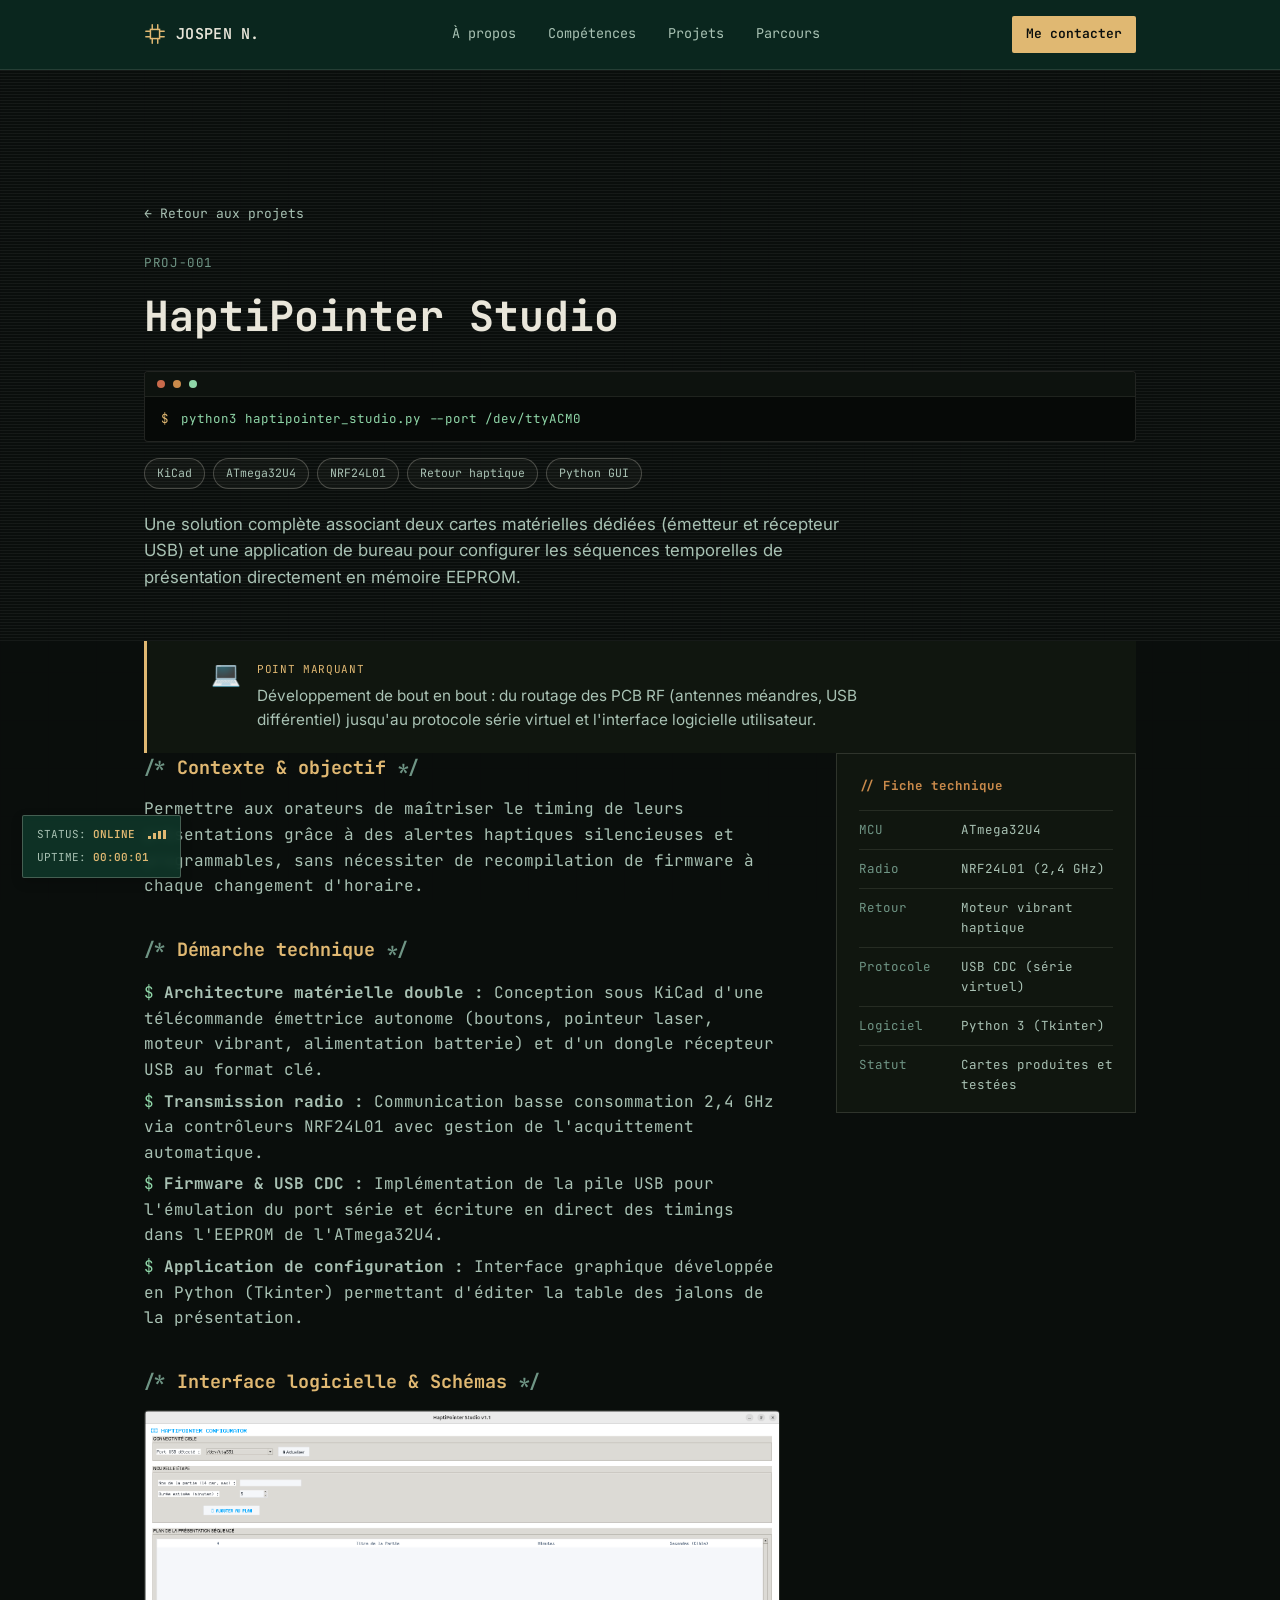
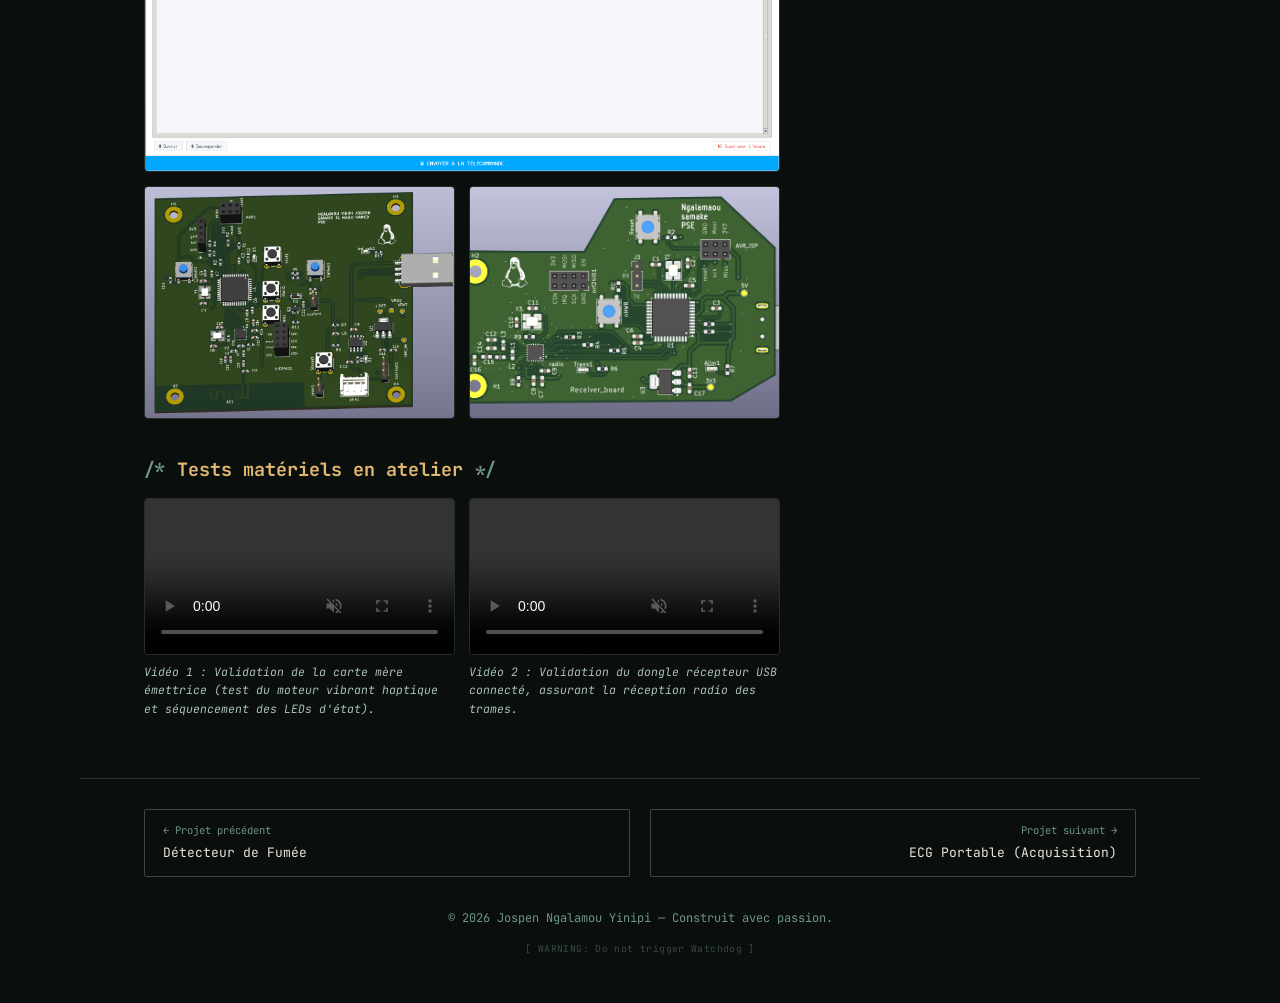
==== commit 5eca6f44: "end of the portofolio" ====
--- a/projects/proj-001.html
+++ b/projects/proj-001.html
@@ -133,7 +133,26 @@
   <a href="proj-002.html" class="right"><span class="lbl">Projet suivant →</span>ECG Portable (Acquisition)</a>
 </div>
 
-<footer>© 2026 Jospen Ngalamou Yinipi — Construit avec passion.</footer>
+<footer>
+  © 2026 Jospen Ngalamou Yinipi — Construit avec passion.
+  <div class="wd-line"><button id="wdt-trigger" class="watchdog-trigger" type="button">[ WARNING: Do not trigger Watchdog ]</button></div>
+</footer>
+
+<div id="kernel-panic" class="hidden">
+  <pre><span class="hf">KERNEL PANIC — Hard Fault Exception</span>
+------------------------------------------
+
+R0  = 0x00000000   R1  = 0x2000A3F0
+R2  = 0x00000001   R3  = 0x08003A10
+R12 = 0xDEADBEEF   LR  = 0x08002F1C
+PC  = 0x08003A4C   xPSR= 0x21000000
+
+CFSR = 0x00008200   HFSR = 0x40000000
+
+&gt;&gt;&gt; Stack overflow detected in task 'main_loop'
+&gt;&gt;&gt; System halted.</pre>
+  <div id="panic-action"></div>
+</div>
 
 <button class="back-to-top" aria-label="Retour en haut">↑</button>
 <script src="../main.js" defer></script>
--- a/style.css
+++ b/style.css
@@ -767,4 +767,113 @@
 @keyframes floatIcon { 
   0%, 100% { transform: translateY(0); } 
   50% { transform: translateY(-6px) scale(1.1); filter: drop-shadow(0 5px 5px rgba(0,0,0,0.3)); } 
-}+}
+/* =========================================
+   13. AUTO-ROUTEUR PCB — canvas plein écran (accueil)
+   ========================================= */
+#pcb-canvas {
+  position: fixed; inset: 0; z-index: -1; pointer-events: none;
+}
+
+/* =========================================
+   14. EASTER EGG — WATCHDOG / KERNEL PANIC
+   ========================================= */
+.wd-line { margin-top: 10px; }
+.watchdog-trigger {
+  background: none; border: none; cursor: pointer;
+  font-family: var(--mono); font-size: 9.5px; color: rgba(111,149,133,.45);
+  letter-spacing: .04em; padding: 4px;
+}
+.watchdog-trigger:hover { color: var(--danger); }
+
+#kernel-panic {
+  position: fixed; inset: 0; z-index: 500; background: #000; color: #d8d8d8;
+  display: flex; align-items: center; justify-content: center; padding: 24px;
+}
+#kernel-panic.hidden { display: none; }
+#kernel-panic pre {
+  white-space: pre-wrap; font-family: var(--mono); font-size: 13px; line-height: 1.8;
+  max-width: 640px; margin: 0;
+}
+#kernel-panic pre .hf { color: #ff003c; font-weight: 700; }
+#panic-action {
+  margin-top: 20px; font-family: var(--mono); font-size: 13px; color: #ff003c;
+  min-height: 1.4em; text-align: center;
+}
+
+/* =========================================
+   15. PLACEHOLDERS TECHNIQUES (galeries de projets)
+   ========================================= */
+.gallery .blueprint-box, .gallery .scope-box, .gallery .arcade-box {
+  aspect-ratio: 4/3; display: flex; align-items: center; justify-content: center;
+  text-align: center; font-family: var(--mono); border-radius: 4px; padding: 16px;
+}
+.blueprint-box {
+  background: repeating-linear-gradient(0deg, #0a2540 0 1px, #0d2d4d 1px 22px),
+              repeating-linear-gradient(90deg, #0a2540 0 1px, #0d2d4d 1px 22px);
+  border: 1px solid #3b82f6; color: #93c5fd; font-size: 12px; line-height: 1.6;
+}
+.scope-box {
+  background: #04140a;
+  background-image: repeating-linear-gradient(0deg, rgba(74,222,128,.08) 0 1px, transparent 1px 18px),
+                     repeating-linear-gradient(90deg, rgba(74,222,128,.08) 0 1px, transparent 1px 18px);
+  border: 1px solid rgba(74,222,128,.4); color: #4ade80; font-size: 12.5px; line-height: 1.7;
+  text-shadow: 0 0 6px rgba(74,222,128,.5);
+}
+.arcade-box {
+  background: #000; border: 2px solid #f5a623; color: #f5a623; font-size: 14px; font-weight: 700;
+  letter-spacing: .05em; line-height: 1.8; text-shadow: 0 0 8px rgba(245,166,35,.6);
+}
+
+/* =========================================
+   16. MCU EN MOUVEMENT — pulsations de données sur les broches
+   ========================================= */
+.mcu-pulse { fill: var(--copper-bright); opacity: 0; filter: drop-shadow(0 0 3px var(--copper-bright)); }
+@media (prefers-reduced-motion: no-preference) {
+  .mcu-pulse-left { animation: pulse-left 2.2s ease-in-out infinite; }
+  .mcu-pulse-right { animation: pulse-right 2.2s ease-in-out infinite .5s; }
+  .mcu-pulse-top { animation: pulse-top 2.2s ease-in-out infinite 1s; }
+  .mcu-pulse-bottom { animation: pulse-bottom 2.2s ease-in-out infinite 1.5s; }
+  @keyframes pulse-left { 0% { transform: translateX(0); opacity: 0; } 15% { opacity: 1; } 50% { transform: translateX(-40px); } 85% { opacity: 1; } 100% { transform: translateX(0); opacity: 0; } }
+  @keyframes pulse-right { 0% { transform: translateX(0); opacity: 0; } 15% { opacity: 1; } 50% { transform: translateX(40px); } 85% { opacity: 1; } 100% { transform: translateX(0); opacity: 0; } }
+  @keyframes pulse-top { 0% { transform: translateY(0); opacity: 0; } 15% { opacity: 1; } 50% { transform: translateY(-40px); } 85% { opacity: 1; } 100% { transform: translateY(0); opacity: 0; } }
+  @keyframes pulse-bottom { 0% { transform: translateY(0); opacity: 0; } 15% { opacity: 1; } 50% { transform: translateY(40px); } 85% { opacity: 1; } 100% { transform: translateY(0); opacity: 0; } }
+}
+
+/* =========================================
+   17. ANIMATIONS DE PAGE PROJET (globalisées — remplace les <style> répétés)
+   ========================================= */
+.proj-highlight-icon { animation: floatIcon 3s ease-in-out infinite; display: inline-block; }
+@keyframes floatIcon { 0%, 100% { transform: translateY(0); } 50% { transform: translateY(-8px); text-shadow: 0 10px 15px rgba(224,184,114,0.4); } }
+
+.gallery img, .gallery video, .arcade-box, .scope-box, .blueprint-box {
+  transition: transform 0.4s cubic-bezier(0.175, 0.885, 0.32, 1.275), box-shadow 0.4s ease, border-color 0.4s ease;
+  cursor: pointer;
+}
+.gallery img:hover, .gallery video:hover, .arcade-box:hover, .scope-box:hover, .blueprint-box:hover {
+  transform: scale(1.02) translateY(-4px); box-shadow: 0 15px 30px rgba(0,0,0,0.4);
+  border-color: var(--copper-bright); z-index: 10; position: relative;
+}
+
+.proj-tag { animation: popIn 0.5s cubic-bezier(0.175, 0.885, 0.32, 1.275) backwards; }
+.proj-tag:nth-child(1) { animation-delay: 0.1s; }
+.proj-tag:nth-child(2) { animation-delay: 0.2s; }
+.proj-tag:nth-child(3) { animation-delay: 0.3s; }
+.proj-tag:nth-child(4) { animation-delay: 0.4s; }
+.proj-tag:nth-child(5) { animation-delay: 0.5s; }
+@keyframes popIn { from { opacity: 0; transform: scale(0.8) translateY(10px); } to { opacity: 1; transform: scale(1) translateY(0); } }
+.proj-tag:hover { background: var(--copper-bright); color: var(--board); transform: translateY(-2px); box-shadow: 0 4px 10px rgba(224,184,114,0.3); border-color: var(--copper-bright); }
+
+.side-box { transition: transform 0.3s ease, box-shadow 0.3s ease; }
+.side-box:hover { transform: translateY(-4px); box-shadow: 0 10px 30px rgba(0,0,0,0.2); border-color: var(--copper-bright); }
+
+.proj-main > * { animation: slideUpFade 0.6s ease-out backwards; }
+.proj-main h2:nth-of-type(1) { animation-delay: 0.1s; } .proj-main p:nth-of-type(1) { animation-delay: 0.2s; }
+.proj-main h2:nth-of-type(2) { animation-delay: 0.3s; } .proj-main ul { animation-delay: 0.4s; }
+.proj-main h2:nth-of-type(3) { animation-delay: 0.5s; } .proj-main .gallery:nth-of-type(1) { animation-delay: 0.6s; }
+.proj-main h2:nth-of-type(4) { animation-delay: 0.7s; } .proj-main .gallery:nth-of-type(2) { animation-delay: 0.8s; }
+@keyframes slideUpFade { from { opacity: 0; transform: translateY(20px); } to { opacity: 1; transform: translateY(0); } }
+
+.proj-header h1 { opacity: 0; animation: slideUpFade 0.6s ease-out forwards; }
+.proj-header .tagline { opacity: 0; animation: slideUpFade 0.6s ease-out 0.15s forwards; }
+.proj-header .proj-tags { opacity: 0; animation: slideUpFade 0.6s ease-out 0.3s forwards; }
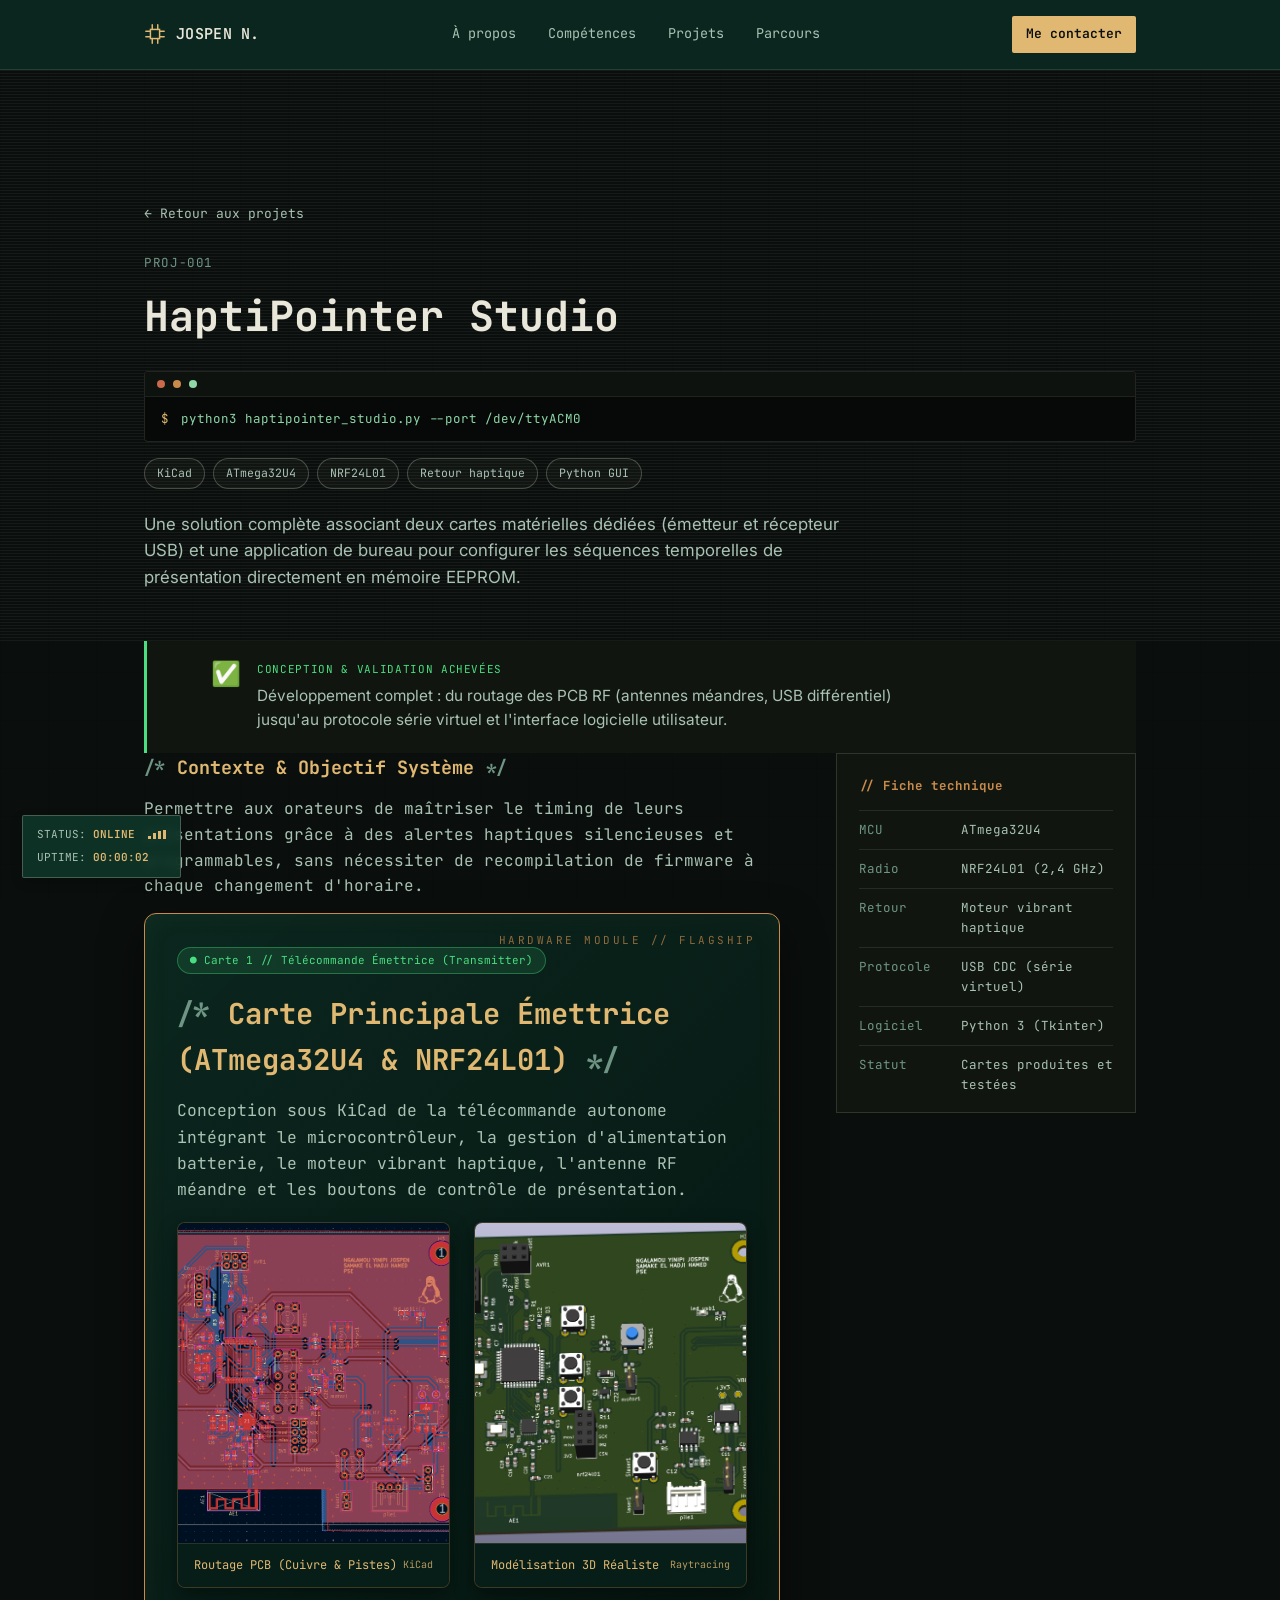
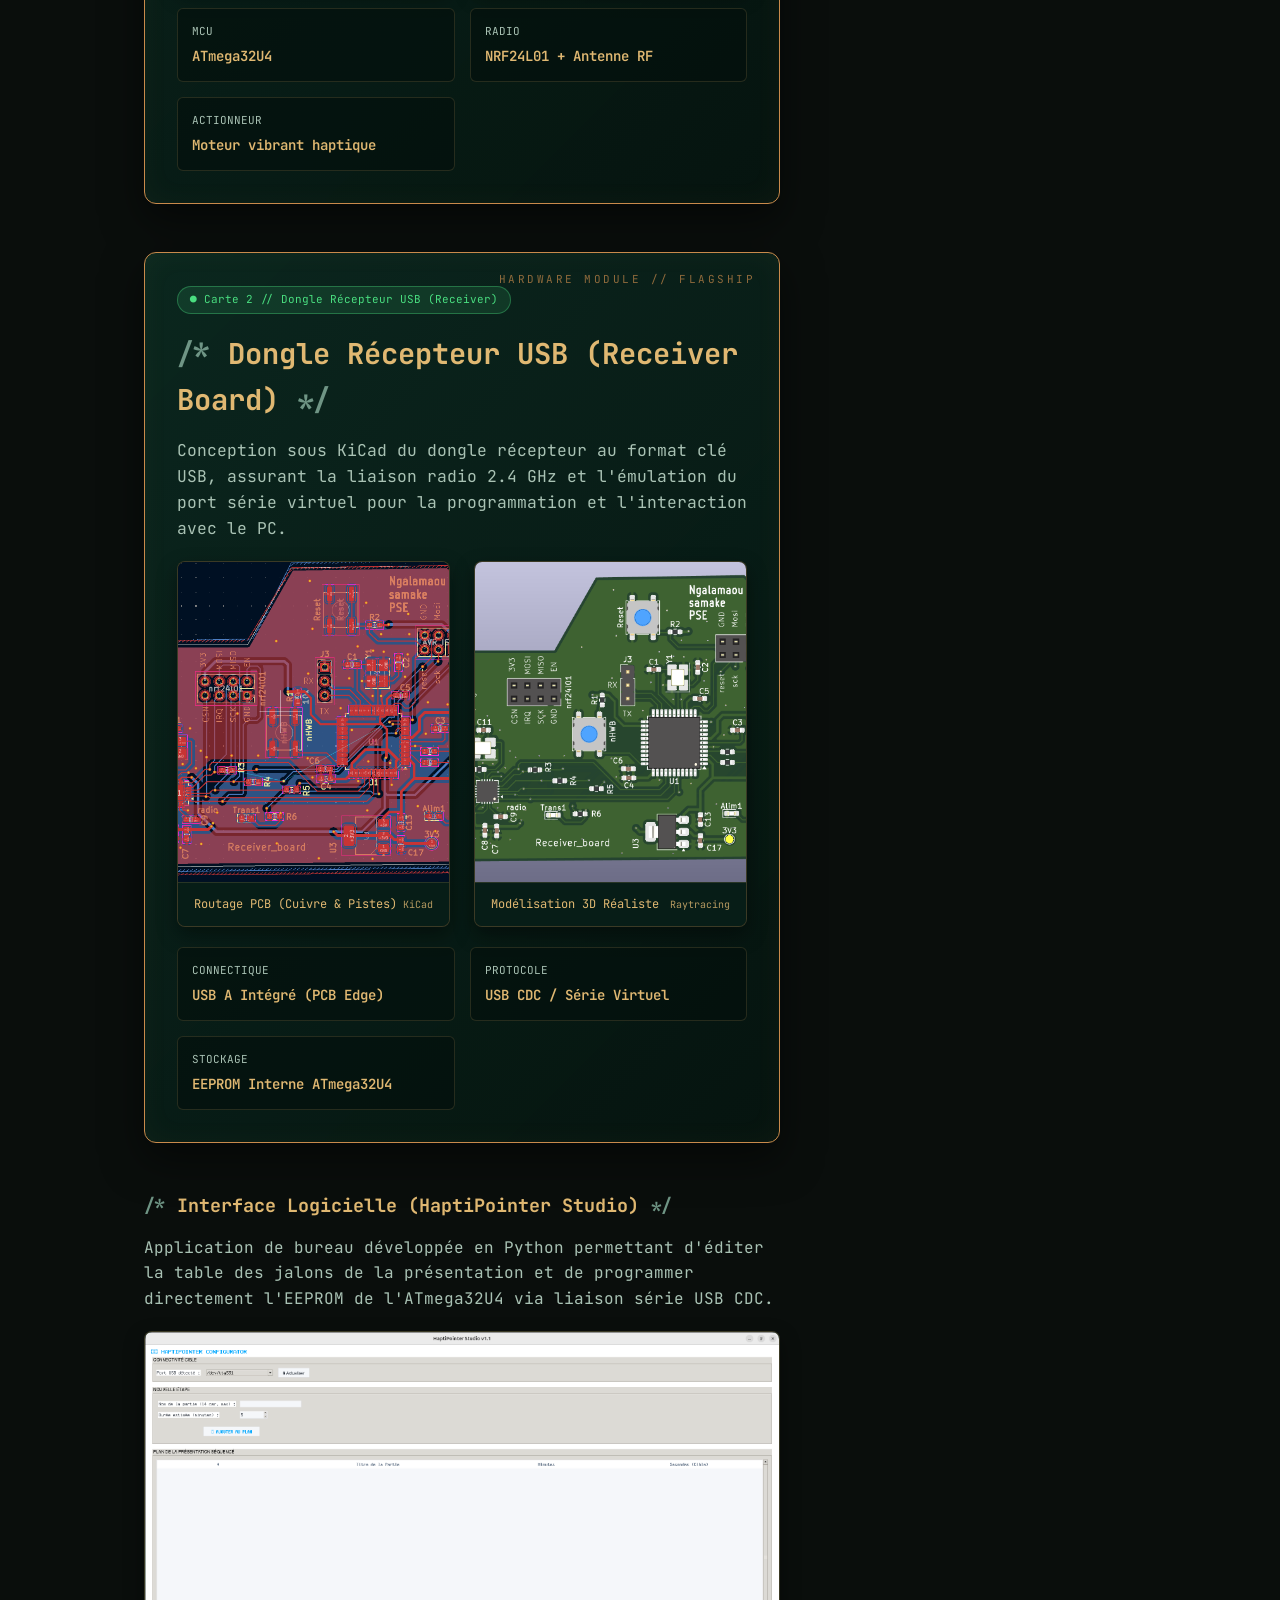
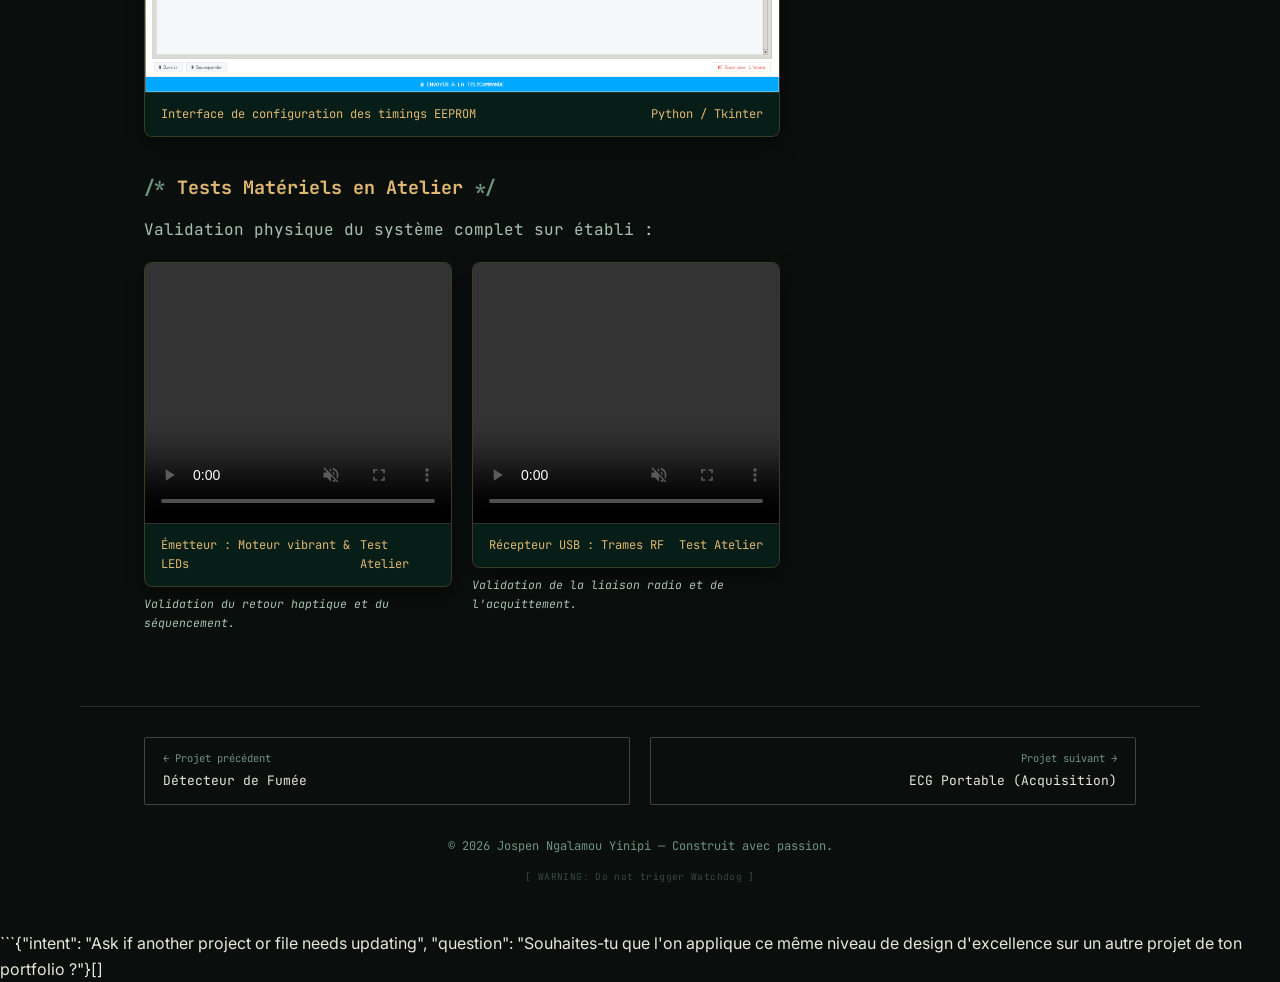
==== commit 00acbefb: "update pico" ====
--- a/projects/proj-001.html
+++ b/projects/proj-001.html
@@ -13,6 +13,115 @@
 <link rel="preconnect" href="https://fonts.googleapis.com">
 <link href="https://fonts.googleapis.com/css2?family=JetBrains+Mono:wght@400;500;600;700&family=Inter:wght@400;500;600;700&display=swap" rel="stylesheet">
 <link rel="stylesheet" href="../style.css">
+<style>
+  .hardware-showcase {
+    background: linear-gradient(135deg, rgba(11, 43, 34, 0.85), rgba(6, 21, 16, 0.95));
+    border: 1px solid var(--copper);
+    border-radius: 12px;
+    padding: 32px;
+    margin-bottom: 48px;
+    box-shadow: 0 16px 40px rgba(0, 0, 0, 0.5), inset 0 0 30px rgba(224, 184, 114, 0.04);
+    position: relative;
+    overflow: hidden;
+  }
+  .hardware-showcase::before {
+    content: "HARDWARE MODULE // FLAGSHIP";
+    position: absolute;
+    top: 18px;
+    right: 24px;
+    font-family: var(--mono);
+    font-size: 11px;
+    letter-spacing: 2.5px;
+    color: var(--copper);
+    opacity: 0.7;
+  }
+  .hardware-dual-grid {
+    display: grid;
+    grid-template-columns: 1fr 1fr;
+    gap: 24px;
+    margin-top: 20px;
+    margin-bottom: 20px;
+  }
+  @media(max-width: 768px) {
+    .hardware-dual-grid { grid-template-columns: 1fr; }
+  }
+  .hardware-img-card {
+    background: #04100c;
+    border: 1px solid rgba(224, 184, 114, 0.25);
+    border-radius: 8px;
+    overflow: hidden;
+    transition: all 0.3s cubic-bezier(0.16, 1, 0.3, 1);
+    box-shadow: 0 8px 20px rgba(0,0,0,0.4);
+  }
+  .hardware-img-card:hover {
+    transform: translateY(-4px);
+    border-color: var(--copper-bright);
+    box-shadow: 0 12px 30px rgba(224, 184, 114, 0.15);
+  }
+  .hardware-img-card img {
+    width: 100%;
+    height: 320px;
+    object-fit: cover;
+    display: block;
+  }
+  .hardware-img-caption {
+    padding: 12px 16px;
+    font-family: var(--mono);
+    font-size: 12px;
+    color: var(--copper-bright);
+    background: rgba(11, 43, 34, 0.5);
+    border-top: 1px solid rgba(224, 184, 114, 0.15);
+    display: flex;
+    justify-content: space-between;
+    align-items: center;
+  }
+  .badge-glow {
+    display: inline-flex;
+    align-items: center;
+    gap: 6px;
+    font-size: 11px;
+    font-family: var(--mono);
+    padding: 4px 12px;
+    background: rgba(74, 222, 128, 0.12);
+    color: #4ade80;
+    border: 1px solid rgba(74, 222, 128, 0.35);
+    border-radius: 20px;
+    margin-bottom: 12px;
+  }
+  .spec-grid {
+    display: grid;
+    grid-template-columns: repeat(auto-fit, minmax(200px, 1fr));
+    gap: 15px;
+    margin-top: 20px;
+  }
+  .spec-item {
+    background: rgba(4, 16, 12, 0.6);
+    border: 1px solid rgba(224, 184, 114, 0.15);
+    padding: 14px;
+    border-radius: 6px;
+  }
+  .spec-item .label {
+    font-family: var(--mono);
+    font-size: 11px;
+    color: var(--silk-dim);
+    text-transform: uppercase;
+    margin-bottom: 4px;
+  }
+  .spec-item .value {
+    font-size: 14px;
+    color: var(--copper-bright);
+    font-weight: 600;
+  }
+  .video-container {
+    display: grid;
+    grid-template-columns: 1fr 1fr;
+    gap: 20px;
+    margin-top: 20px;
+  }
+  @media(max-width: 768px) {
+    .video-container { grid-template-columns: 1fr; }
+  }
+</style>
 </head>
 <body data-theme="programming">
 
@@ -69,48 +178,111 @@
 </div>
 
 <div class="wrap">
-  <div class="proj-highlight">
-    <span class="proj-highlight-icon">💻</span>
+  <div class="proj-highlight" style="border-left-color: #4ade80;">
+    <span class="proj-highlight-icon">✅</span>
     <div>
-      <div class="proj-highlight-label">Point marquant</div>
-      <div class="proj-highlight-text">Développement de bout en bout : du routage des PCB RF (antennes méandres, USB différentiel) jusqu'au protocole série virtuel et l'interface logicielle utilisateur.</div>
+      <div class="proj-highlight-label" style="color: #4ade80;">Conception &amp; Validation Achevées</div>
+      <div class="proj-highlight-text">Développement complet : du routage des PCB RF (antennes méandres, USB différentiel) jusqu'au protocole série virtuel et l'interface logicielle utilisateur.</div>
     </div>
   </div>
 </div>
 
 <div class="proj-body">
   <div class="proj-main">
-    <h2>Contexte &amp; objectif</h2>
+    <h2>Contexte &amp; Objectif Système</h2>
     <p>Permettre aux orateurs de maîtriser le timing de leurs présentations grâce à des alertes haptiques silencieuses et programmables, sans nécessiter de recompilation de firmware à chaque changement d'horaire.</p>
 
-    <h2>Démarche technique</h2>
-    <ul>
-      <li><strong>Architecture matérielle double :</strong> Conception sous KiCad d'une télécommande émettrice autonome (boutons, pointeur laser, moteur vibrant, alimentation batterie) et d'un dongle récepteur USB au format clé.</li>
-      <li><strong>Transmission radio :</strong> Communication basse consommation 2,4&nbsp;GHz via contrôleurs NRF24L01 avec gestion de l'acquittement automatique.</li>
-      <li><strong>Firmware &amp; USB CDC :</strong> Implémentation de la pile USB pour l'émulation du port série et écriture en direct des timings dans l'EEPROM de l'ATmega32U4.</li>
-      <li><strong>Application de configuration :</strong> Interface graphique développée en Python (Tkinter) permettant d'éditer la table des jalons de la présentation.</li>
-    </ul>
-
-    <h2>Interface logicielle &amp; Schémas</h2>
-    <div class="gallery">
-      <img src="../img/hapti_app.png" alt="Interface graphique de configuration Python HaptiPointer Studio" style="width:100%; border-radius:4px; border:1px solid rgba(233,230,218,.14); grid-column: 1 / -1;">
-      <img src="../img/main1.png" alt="Rendu 3D de la carte principale émettrice" style="width:100%; aspect-ratio:4/3; object-fit:cover; border-radius:4px; border:1px solid rgba(233,230,218,.14);">
-      <img src="../img/recei_3.png" alt="Rendu 3D du dongle USB récepteur" style="width:100%; aspect-ratio:4/3; object-fit:cover; border-radius:4px; border:1px solid rgba(233,230,218,.14);">
-    </div>
-
-    <h2>Tests matériels en atelier</h2>
-    <div class="gallery" style="margin-top: 14px;">
-      <video src="../img/main-reel.mp4" controls autoplay loop muted playsinline style="width:100%; border-radius:4px; border:1px solid rgba(233,230,218,.14);"></video>
-      <video src="../img/recei_reel.mp4" controls autoplay loop muted playsinline style="width:100%; border-radius:4px; border:1px solid rgba(233,230,218,.14);"></video>
-    </div>
-    <div style="display: grid; grid-template-columns: repeat(2, 1fr); gap: 14px; margin-top: 8px; font-family: var(--mono); font-size: 11.5px; color: var(--silk-dim);">
+    <!-- CARTE 1 : TÉLÉCOMMANDE ÉMETTRICE -->
+    <div class="hardware-showcase">
+      <div class="badge-glow">● Carte 1 // Télécommande Émettrice (Transmitter)</div>
+      <h2 style="margin-top: 5px; color: var(--copper-bright); font-size: 1.8rem;">Carte Principale Émettrice (ATmega32U4 &amp; NRF24L01)</h2>
+      <p style="margin-bottom: 20px; font-size: 1.02rem;">Conception sous KiCad de la télécommande autonome intégrant le microcontrôleur, la gestion d'alimentation batterie, le moteur vibrant haptique, l'antenne RF méandre et les boutons de contrôle de présentation.</p>
+      
+      <div class="hardware-dual-grid">
+        <div class="hardware-img-card">
+          <img src="../img/main2.png" alt="Routage PCB Carte Émettrice">
+          <div class="hardware-img-caption">
+            <span>Routage PCB (Cuivre &amp; Pistes)</span>
+            <span style="font-size: 10px; opacity: 0.8;">KiCad</span>
+          </div>
+        </div>
+        <div class="hardware-img-card">
+          <img src="../img/main1.png" alt="Rendu 3D Carte Émettrice">
+          <div class="hardware-img-caption">
+            <span>Modélisation 3D Réaliste</span>
+            <span style="font-size: 10px; opacity: 0.8;">Raytracing</span>
+          </div>
+        </div>
+      </div>
+
+      <div class="spec-grid">
+        <div class="spec-item"><div class="label">MCU</div><div class="value">ATmega32U4</div></div>
+        <div class="spec-item"><div class="label">Radio</div><div class="value">NRF24L01 + Antenne RF</div></div>
+        <div class="spec-item"><div class="label">Actionneur</div><div class="value">Moteur vibrant haptique</div></div>
+      </div>
+    </div>
+
+    <!-- CARTE 2 : DONGLE RÉCEPTEUR USB -->
+    <div class="hardware-showcase">
+      <div class="badge-glow">● Carte 2 // Dongle Récepteur USB (Receiver)</div>
+      <h2 style="margin-top: 5px; color: var(--copper-bright); font-size: 1.8rem;">Dongle Récepteur USB (Receiver Board)</h2>
+      <p style="margin-bottom: 20px; font-size: 1.02rem;">Conception sous KiCad du dongle récepteur au format clé USB, assurant la liaison radio 2.4 GHz et l'émulation du port série virtuel pour la programmation et l'interaction avec le PC.</p>
+      
+      <div class="hardware-dual-grid">
+        <div class="hardware-img-card">
+          <img src="../img/recei_2.png" alt="Routage PCB Dongle Récepteur USB">
+          <div class="hardware-img-caption">
+            <span>Routage PCB (Cuivre &amp; Pistes)</span>
+            <span style="font-size: 10px; opacity: 0.8;">KiCad</span>
+          </div>
+        </div>
+        <div class="hardware-img-card">
+          <img src="../img/recei_3.png" alt="Rendu 3D Dongle Récepteur USB">
+          <div class="hardware-img-caption">
+            <span>Modélisation 3D Réaliste</span>
+            <span style="font-size: 10px; opacity: 0.8;">Raytracing</span>
+          </div>
+        </div>
+      </div>
+
+      <div class="spec-grid">
+        <div class="spec-item"><div class="label">Connectique</div><div class="value">USB A Intégré (PCB Edge)</div></div>
+        <div class="spec-item"><div class="label">Protocole</div><div class="value">USB CDC / Série Virtuel</div></div>
+        <div class="spec-item"><div class="label">Stockage</div><div class="value">EEPROM Interne ATmega32U4</div></div>
+      </div>
+    </div>
+
+    <!-- SECTION LOGICIEL / GUI -->
+    <h2>Interface Logicielle (HaptiPointer Studio)</h2>
+    <p>Application de bureau développée en Python permettant d'éditer la table des jalons de la présentation et de programmer directement l'EEPROM de l'ATmega32U4 via liaison série USB CDC.</p>
+    <div class="hardware-img-card" style="margin-top: 20px; margin-bottom: 30px;">
+      <img src="../img/hapti_app.png" alt="Interface graphique de configuration Python HaptiPointer Studio" style="height: auto; max-height: 480px; object-fit: contain; background: #0b2b22; width: 100%;">
+      <div class="hardware-img-caption">
+        <span>Interface de configuration des timings EEPROM</span>
+        <span>Python / Tkinter</span>
+      </div>
+    </div>
+
+    <!-- SECTION TESTS ATELIER / VIDÉOS -->
+    <h2>Tests Matériels en Atelier</h2>
+    <p>Validation physique du système complet sur établi :</p>
+    <div class="video-container">
       <div>
-        <em>Vidéo 1 : Validation de la carte mère émettrice (test du moteur vibrant haptique et séquencement des LEDs d'état).</em>
+        <div class="hardware-img-card">
+          <video src="../img/main-reel.mp4" controls autoplay loop muted playsinline style="width:100%; height:260px; object-fit:cover; display:block;"></video>
+          <div class="hardware-img-caption"><span>Émetteur : Moteur vibrant &amp; LEDs</span><span>Test Atelier</span></div>
+        </div>
+        <p style="margin-top: 8px; font-family: var(--mono); font-size: 11.5px; color: var(--silk-dim);"><em>Validation du retour haptique et du séquencement.</em></p>
       </div>
       <div>
-        <em>Vidéo 2 : Validation du dongle récepteur USB connecté, assurant la réception radio des trames.</em>
-      </div>
-    </div>
+        <div class="hardware-img-card">
+          <video src="../img/recei_reel.mp4" controls autoplay loop muted playsinline style="width:100%; height:260px; object-fit:cover; display:block;"></video>
+          <div class="hardware-img-caption"><span>Récepteur USB : Trames RF</span><span>Test Atelier</span></div>
+        </div>
+        <p style="margin-top: 8px; font-family: var(--mono); font-size: 11.5px; color: var(--silk-dim);"><em>Validation de la liaison radio et de l'acquittement.</em></p>
+      </div>
+    </div>
+
   </div>
 
   <aside class="proj-side">
@@ -158,4 +330,5 @@
 <script src="../main.js" defer></script>
 
 </body>
-</html>+</html>
+```<FollowUp>{"intent": "Ask if another project or file needs updating", "question": "Souhaites-tu que l'on applique ce même niveau de design d'excellence sur un autre projet de ton portfolio ?"}</FollowUp><ElicitationsGroup>[]</ElicitationsGroup>
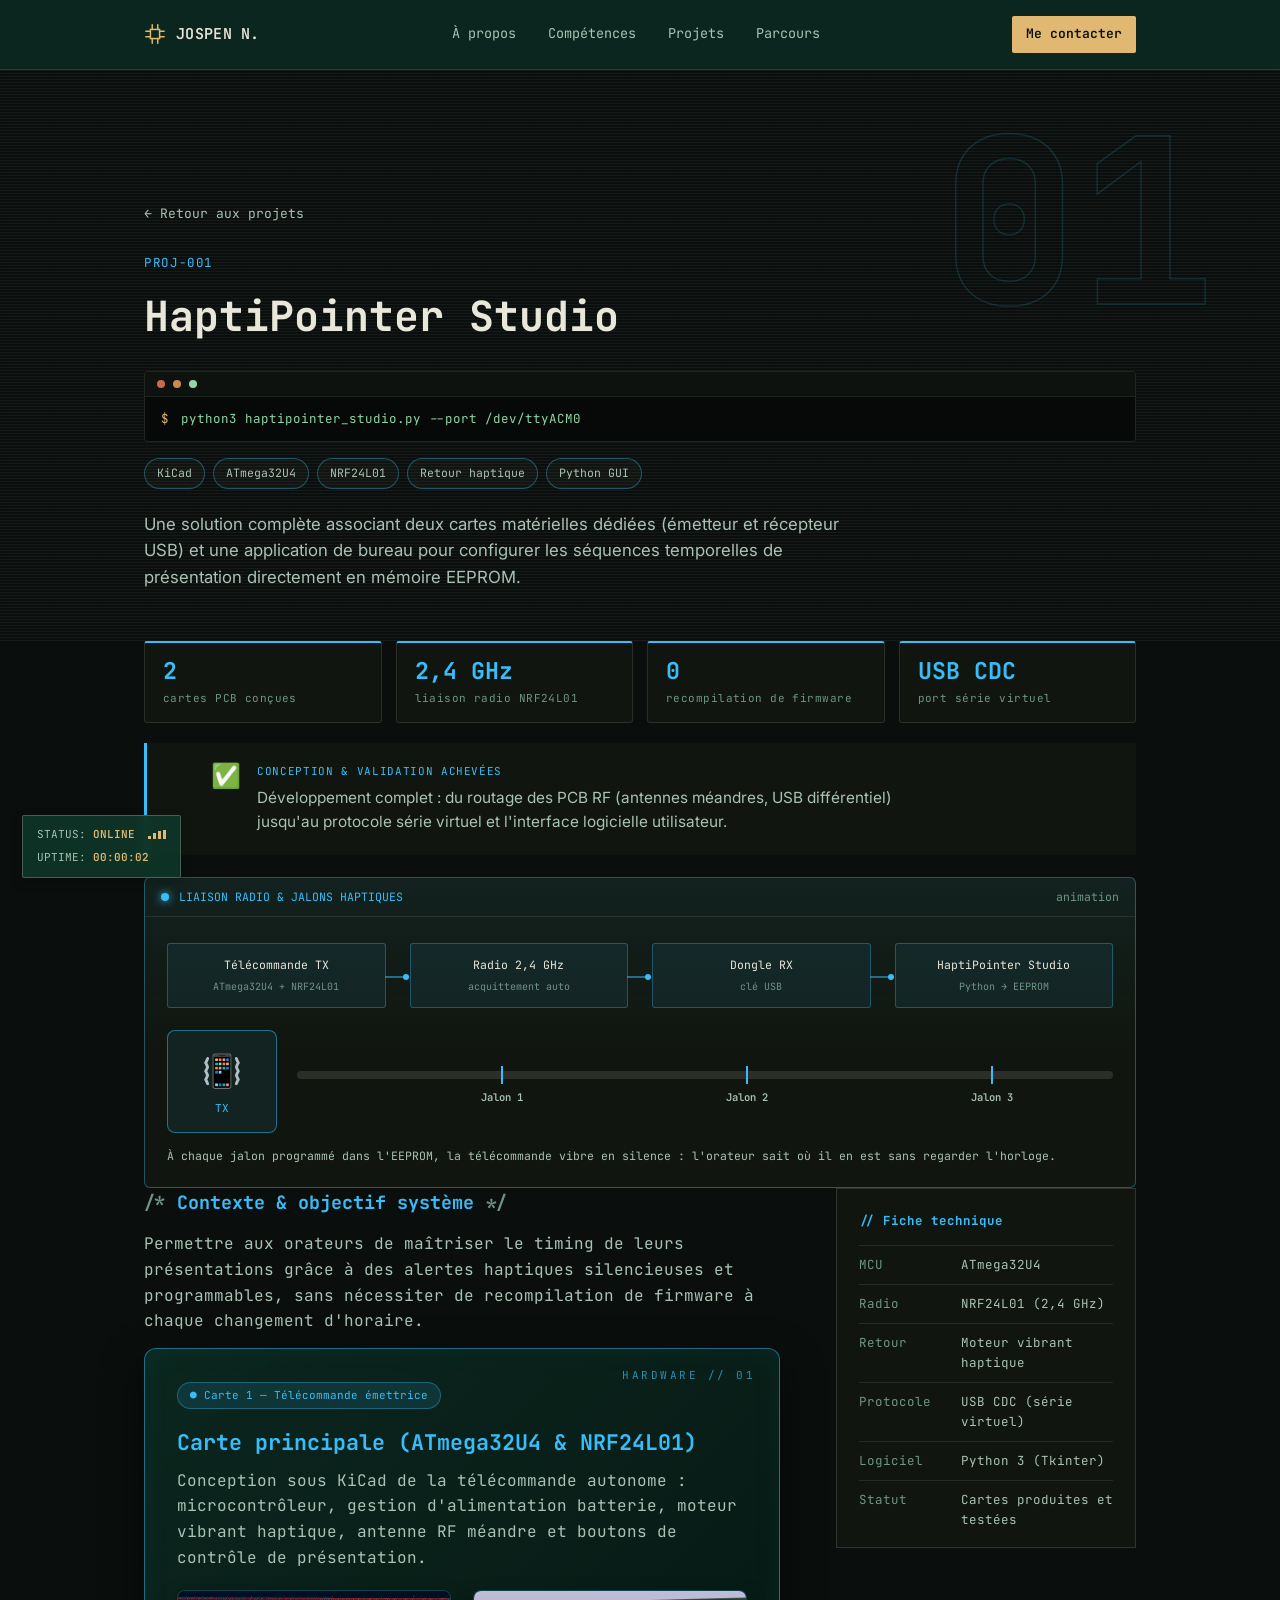
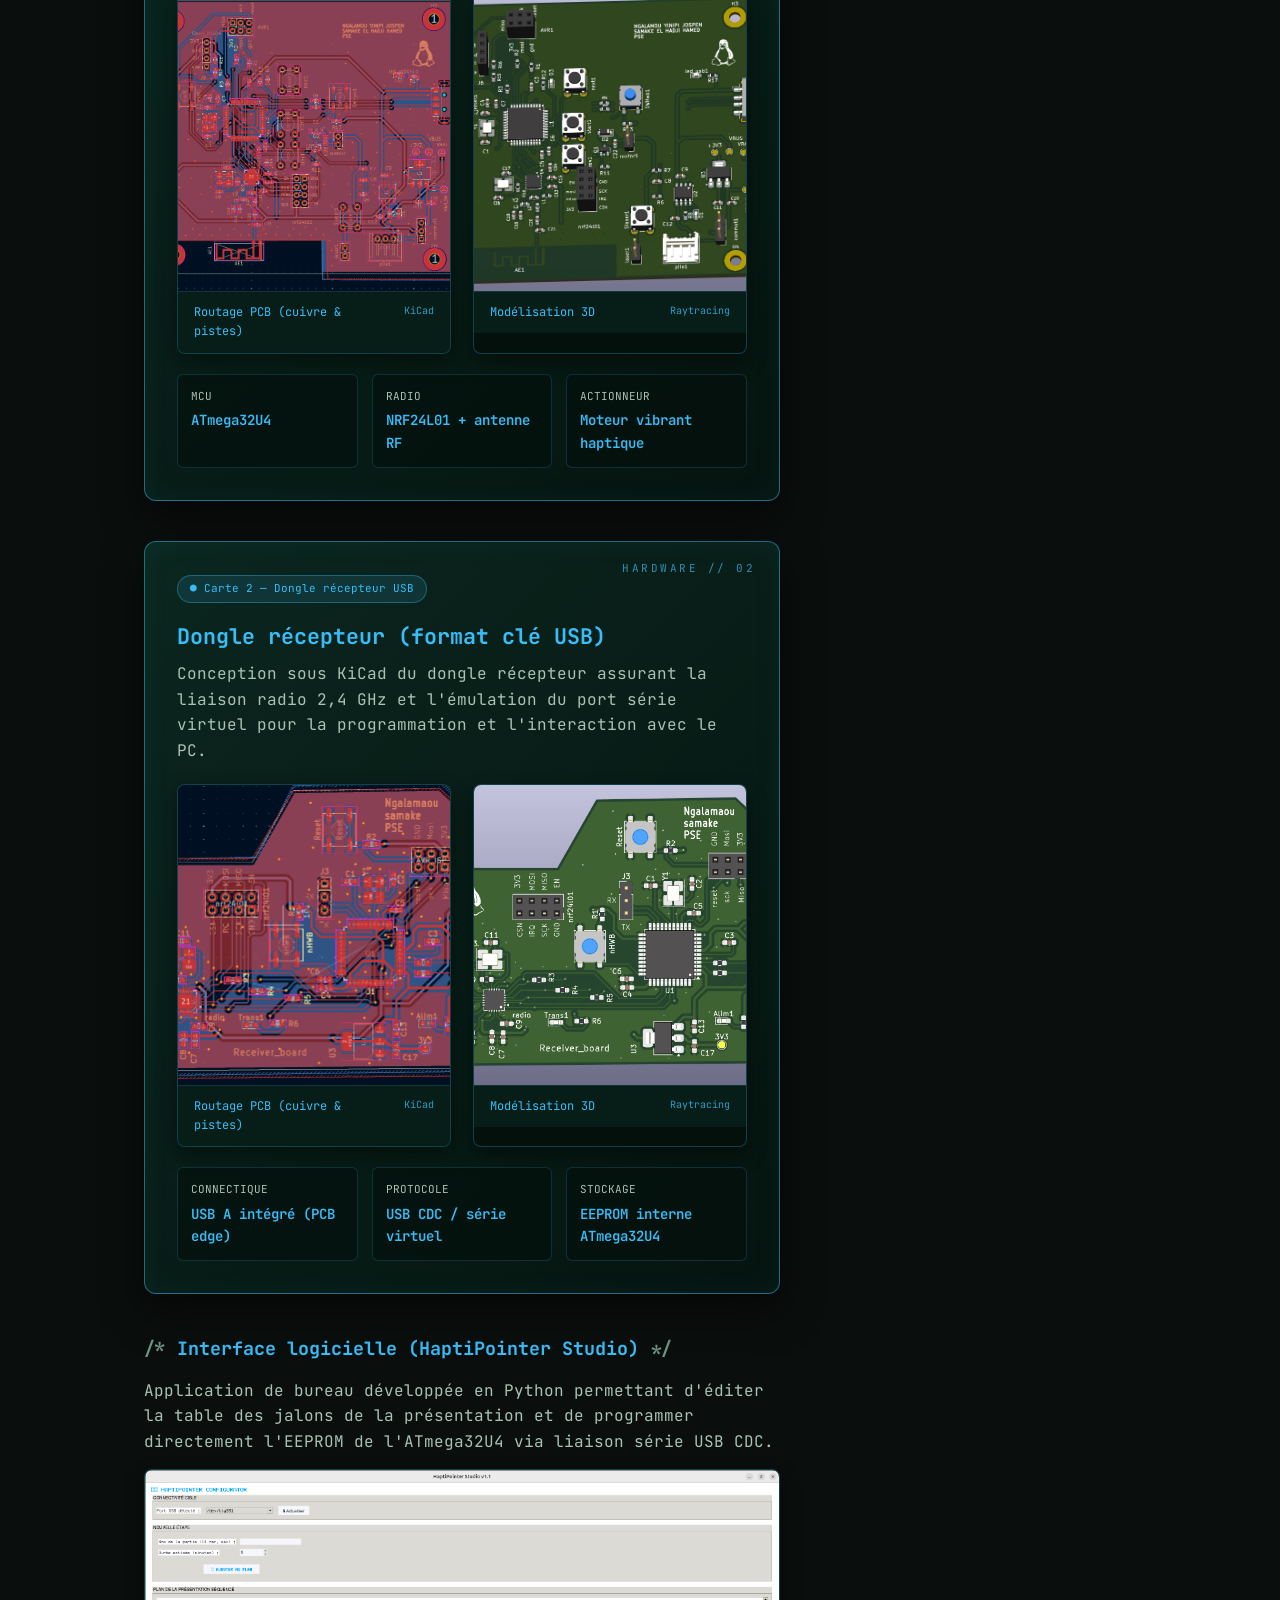
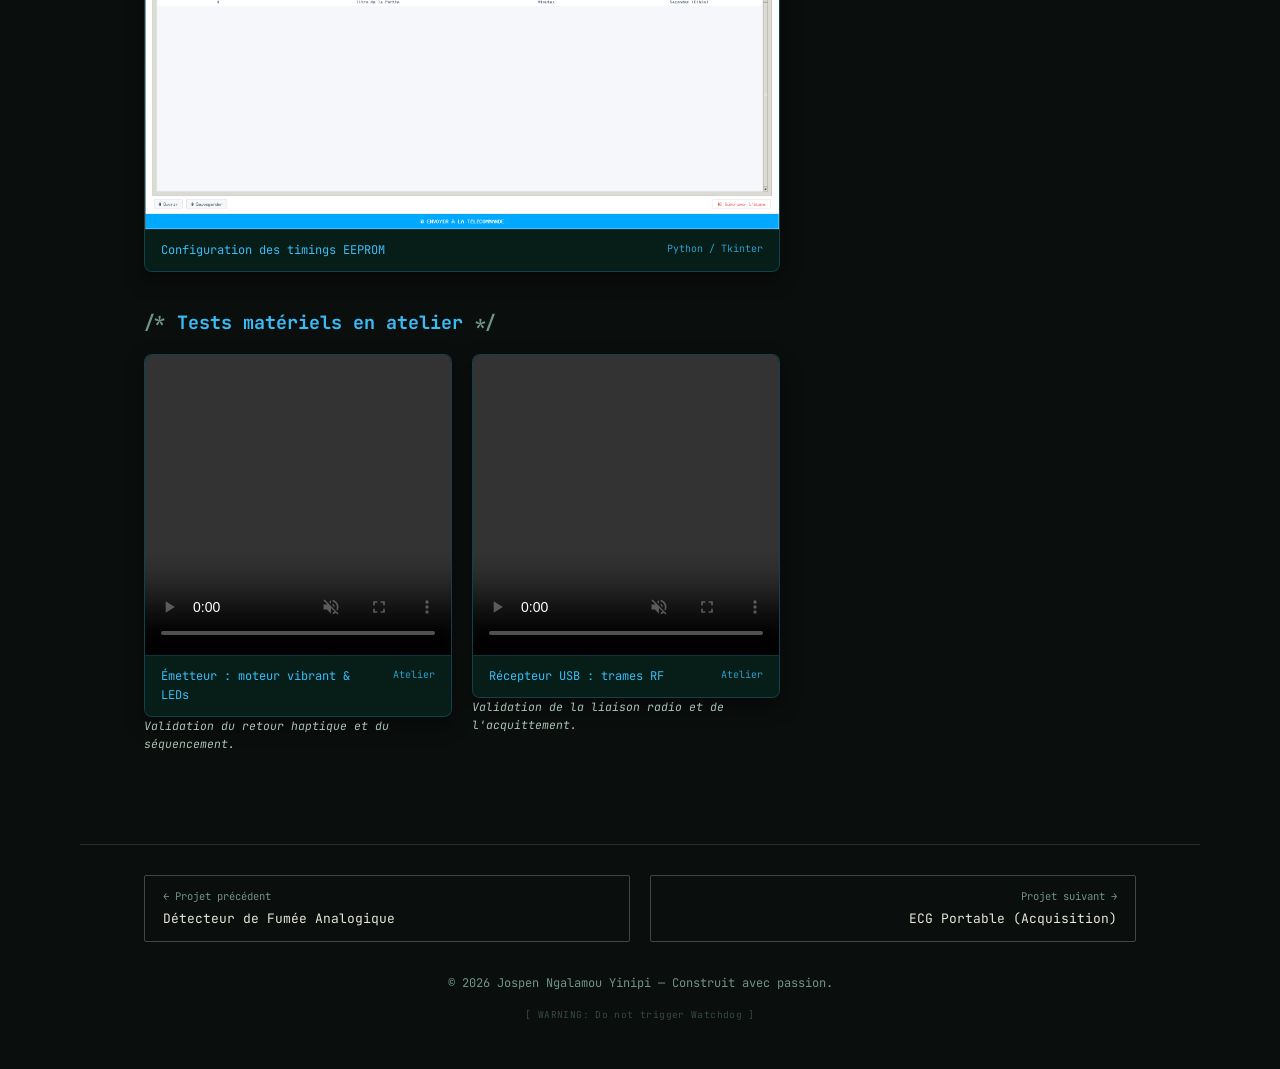
==== commit ec465fa8: "new design of each project" ====
--- a/projects/proj-001.html
+++ b/projects/proj-001.html
@@ -4,126 +4,17 @@
 <meta charset="UTF-8">
 <meta name="viewport" content="width=device-width, initial-scale=1.0">
 <title>HaptiPointer Studio — Jospen Ngalamou Yinipi</title>
-<meta name="description" content="Une application de bureau pour programmer, sans une ligne de code embarqué, les timings d'une télécommande de présentation directement en EEPROM.">
+<meta name="description" content="Deux cartes matérielles (émetteur RF et dongle USB) et une application Python pour programmer en EEPROM les jalons haptiques d'une télécommande de présentation.">
 <meta property="og:title" content="HaptiPointer Studio — Jospen Ngalamou Yinipi">
-<meta property="og:description" content="Une application de bureau pour programmer, sans une ligne de code embarqué, les timings d'une télécommande de présentation directement en EEPROM.">
+<meta property="og:description" content="Deux cartes matérielles (émetteur RF et dongle USB) et une application Python pour programmer en EEPROM les jalons haptiques d'une télécommande de présentation.">
 <meta property="og:type" content="article">
 <meta name="twitter:card" content="summary">
 <link rel="icon" href="data:image/svg+xml,%3Csvg xmlns='http://www.w3.org/2000/svg' viewBox='0 0 24 24'%3E%3Crect width='24' height='24' fill='%230b2b22'/%3E%3Crect x='7' y='7' width='10' height='10' stroke='%23e0b872' stroke-width='1.6' fill='none'/%3E%3Cpath d='M9 2v5M15 2v5M9 17v5M15 17v5M2 9h5M2 15h5M17 9h5M17 15h5' stroke='%23e0b872' stroke-width='1.6' stroke-linecap='round'/%3E%3C/svg%3E">
 <link rel="preconnect" href="https://fonts.googleapis.com">
 <link href="https://fonts.googleapis.com/css2?family=JetBrains+Mono:wght@400;500;600;700&family=Inter:wght@400;500;600;700&display=swap" rel="stylesheet">
 <link rel="stylesheet" href="../style.css">
-<style>
-  .hardware-showcase {
-    background: linear-gradient(135deg, rgba(11, 43, 34, 0.85), rgba(6, 21, 16, 0.95));
-    border: 1px solid var(--copper);
-    border-radius: 12px;
-    padding: 32px;
-    margin-bottom: 48px;
-    box-shadow: 0 16px 40px rgba(0, 0, 0, 0.5), inset 0 0 30px rgba(224, 184, 114, 0.04);
-    position: relative;
-    overflow: hidden;
-  }
-  .hardware-showcase::before {
-    content: "HARDWARE MODULE // FLAGSHIP";
-    position: absolute;
-    top: 18px;
-    right: 24px;
-    font-family: var(--mono);
-    font-size: 11px;
-    letter-spacing: 2.5px;
-    color: var(--copper);
-    opacity: 0.7;
-  }
-  .hardware-dual-grid {
-    display: grid;
-    grid-template-columns: 1fr 1fr;
-    gap: 24px;
-    margin-top: 20px;
-    margin-bottom: 20px;
-  }
-  @media(max-width: 768px) {
-    .hardware-dual-grid { grid-template-columns: 1fr; }
-  }
-  .hardware-img-card {
-    background: #04100c;
-    border: 1px solid rgba(224, 184, 114, 0.25);
-    border-radius: 8px;
-    overflow: hidden;
-    transition: all 0.3s cubic-bezier(0.16, 1, 0.3, 1);
-    box-shadow: 0 8px 20px rgba(0,0,0,0.4);
-  }
-  .hardware-img-card:hover {
-    transform: translateY(-4px);
-    border-color: var(--copper-bright);
-    box-shadow: 0 12px 30px rgba(224, 184, 114, 0.15);
-  }
-  .hardware-img-card img {
-    width: 100%;
-    height: 320px;
-    object-fit: cover;
-    display: block;
-  }
-  .hardware-img-caption {
-    padding: 12px 16px;
-    font-family: var(--mono);
-    font-size: 12px;
-    color: var(--copper-bright);
-    background: rgba(11, 43, 34, 0.5);
-    border-top: 1px solid rgba(224, 184, 114, 0.15);
-    display: flex;
-    justify-content: space-between;
-    align-items: center;
-  }
-  .badge-glow {
-    display: inline-flex;
-    align-items: center;
-    gap: 6px;
-    font-size: 11px;
-    font-family: var(--mono);
-    padding: 4px 12px;
-    background: rgba(74, 222, 128, 0.12);
-    color: #4ade80;
-    border: 1px solid rgba(74, 222, 128, 0.35);
-    border-radius: 20px;
-    margin-bottom: 12px;
-  }
-  .spec-grid {
-    display: grid;
-    grid-template-columns: repeat(auto-fit, minmax(200px, 1fr));
-    gap: 15px;
-    margin-top: 20px;
-  }
-  .spec-item {
-    background: rgba(4, 16, 12, 0.6);
-    border: 1px solid rgba(224, 184, 114, 0.15);
-    padding: 14px;
-    border-radius: 6px;
-  }
-  .spec-item .label {
-    font-family: var(--mono);
-    font-size: 11px;
-    color: var(--silk-dim);
-    text-transform: uppercase;
-    margin-bottom: 4px;
-  }
-  .spec-item .value {
-    font-size: 14px;
-    color: var(--copper-bright);
-    font-weight: 600;
-  }
-  .video-container {
-    display: grid;
-    grid-template-columns: 1fr 1fr;
-    gap: 20px;
-    margin-top: 20px;
-  }
-  @media(max-width: 768px) {
-    .video-container { grid-template-columns: 1fr; }
-  }
-</style>
 </head>
-<body data-theme="programming">
+<body data-theme="programming" data-page="haptipointer">
 
 <header class="topnav">
   <div class="topnav-inner">
@@ -154,17 +45,15 @@
   </nav>
 </header>
 
-<div class="proj-header">
+<div class="proj-header" data-mark="01">
   <div class="wrap">
     <a href="../index.html#projects" class="back">← Retour aux projets</a>
     <div class="ic-partno">PROJ-001</div>
     <h1>HaptiPointer Studio</h1>
-
     <div class="term-shell">
       <div class="term-bar"><span class="dot r"></span><span class="dot a"></span><span class="dot g"></span></div>
       <div class="term-body"><span class="prompt">$</span> python3 haptipointer_studio.py --port /dev/ttyACM0</div>
     </div>
-    
     <div class="proj-tags">
       <span class="proj-tag">KiCad</span>
       <span class="proj-tag">ATmega32U4</span>
@@ -172,117 +61,70 @@
       <span class="proj-tag">Retour haptique</span>
       <span class="proj-tag">Python GUI</span>
     </div>
-    
     <p class="tagline">Une solution complète associant deux cartes matérielles dédiées (émetteur et récepteur USB) et une application de bureau pour configurer les séquences temporelles de présentation directement en mémoire EEPROM.</p>
   </div>
 </div>
 
 <div class="wrap">
-  <div class="proj-highlight" style="border-left-color: #4ade80;">
+  <div class="proj-stats"><div class="stat-card"><div class="v">2</div><div class="l">cartes PCB conçues</div></div><div class="stat-card"><div class="v">2,4 GHz</div><div class="l">liaison radio NRF24L01</div></div><div class="stat-card"><div class="v">0</div><div class="l">recompilation de firmware</div></div><div class="stat-card"><div class="v">USB CDC</div><div class="l">port série virtuel</div></div></div>
+  <div class="proj-highlight">
     <span class="proj-highlight-icon">✅</span>
     <div>
-      <div class="proj-highlight-label" style="color: #4ade80;">Conception &amp; Validation Achevées</div>
+      <div class="proj-highlight-label">Conception &amp; validation achevées</div>
       <div class="proj-highlight-text">Développement complet : du routage des PCB RF (antennes méandres, USB différentiel) jusqu'au protocole série virtuel et l'interface logicielle utilisateur.</div>
+    </div>
+  </div>
+  <div class="sig-panel">
+    <div class="sig-bar"><span class="live"></span><span class="sig-title">LIAISON RADIO &amp; JALONS HAPTIQUES</span><span class="sig-right">animation</span></div>
+    <div class="sig-body">
+<div class="chain"><div class="chain-step" style="--i:0">Télécommande TX<small>ATmega32U4 + NRF24L01</small></div><div class="chain-step" style="--i:1">Radio 2,4 GHz<small>acquittement auto</small></div><div class="chain-step" style="--i:2">Dongle RX<small>clé USB</small></div><div class="chain-step" style="--i:3">HaptiPointer Studio<small>Python → EEPROM</small></div></div>
+      <div class="buzz-demo">
+        <div class="buzz-tx"><span class="ico">📳</span>TX</div>
+        <div class="buzz-track"><div class="buzz-fill"></div><i style="left:25%"><b>Jalon 1</b></i><i style="left:55%"><b>Jalon 2</b></i><i style="left:85%"><b>Jalon 3</b></i></div>
+      </div>
+      <p class="sig-note">À chaque jalon programmé dans l'EEPROM, la télécommande vibre en silence : l'orateur sait où il en est sans regarder l'horloge.</p>
     </div>
   </div>
 </div>
 
 <div class="proj-body">
   <div class="proj-main">
-    <h2>Contexte &amp; Objectif Système</h2>
+    <h2>Contexte &amp; objectif système</h2>
     <p>Permettre aux orateurs de maîtriser le timing de leurs présentations grâce à des alertes haptiques silencieuses et programmables, sans nécessiter de recompilation de firmware à chaque changement d'horaire.</p>
 
-    <!-- CARTE 1 : TÉLÉCOMMANDE ÉMETTRICE -->
-    <div class="hardware-showcase">
-      <div class="badge-glow">● Carte 1 // Télécommande Émettrice (Transmitter)</div>
-      <h2 style="margin-top: 5px; color: var(--copper-bright); font-size: 1.8rem;">Carte Principale Émettrice (ATmega32U4 &amp; NRF24L01)</h2>
-      <p style="margin-bottom: 20px; font-size: 1.02rem;">Conception sous KiCad de la télécommande autonome intégrant le microcontrôleur, la gestion d'alimentation batterie, le moteur vibrant haptique, l'antenne RF méandre et les boutons de contrôle de présentation.</p>
-      
-      <div class="hardware-dual-grid">
-        <div class="hardware-img-card">
-          <img src="../img/main2.png" alt="Routage PCB Carte Émettrice">
-          <div class="hardware-img-caption">
-            <span>Routage PCB (Cuivre &amp; Pistes)</span>
-            <span style="font-size: 10px; opacity: 0.8;">KiCad</span>
-          </div>
-        </div>
-        <div class="hardware-img-card">
-          <img src="../img/main1.png" alt="Rendu 3D Carte Émettrice">
-          <div class="hardware-img-caption">
-            <span>Modélisation 3D Réaliste</span>
-            <span style="font-size: 10px; opacity: 0.8;">Raytracing</span>
-          </div>
-        </div>
-      </div>
-
+    <div class="hardware-showcase" data-tag="HARDWARE // 01">
+      <div class="badge-glow">● Carte 1 — Télécommande émettrice</div>
+      <h3 class="hw-title">Carte principale (ATmega32U4 &amp; NRF24L01)</h3>
+      <p class="hw-lead">Conception sous KiCad de la télécommande autonome : microcontrôleur, gestion d'alimentation batterie, moteur vibrant haptique, antenne RF méandre et boutons de contrôle de présentation.</p>
+      <div class="hardware-dual-grid"><div class="hardware-img-card"><img src="../img/main2.png" alt="Routage PCB de la carte émettrice"><div class="hardware-img-caption"><span>Routage PCB (cuivre &amp; pistes)</span><span>KiCad</span></div></div><div class="hardware-img-card"><img src="../img/main1.png" alt="Rendu 3D de la carte émettrice"><div class="hardware-img-caption"><span>Modélisation 3D</span><span>Raytracing</span></div></div></div>
       <div class="spec-grid">
         <div class="spec-item"><div class="label">MCU</div><div class="value">ATmega32U4</div></div>
-        <div class="spec-item"><div class="label">Radio</div><div class="value">NRF24L01 + Antenne RF</div></div>
+        <div class="spec-item"><div class="label">Radio</div><div class="value">NRF24L01 + antenne RF</div></div>
         <div class="spec-item"><div class="label">Actionneur</div><div class="value">Moteur vibrant haptique</div></div>
       </div>
     </div>
 
-    <!-- CARTE 2 : DONGLE RÉCEPTEUR USB -->
-    <div class="hardware-showcase">
-      <div class="badge-glow">● Carte 2 // Dongle Récepteur USB (Receiver)</div>
-      <h2 style="margin-top: 5px; color: var(--copper-bright); font-size: 1.8rem;">Dongle Récepteur USB (Receiver Board)</h2>
-      <p style="margin-bottom: 20px; font-size: 1.02rem;">Conception sous KiCad du dongle récepteur au format clé USB, assurant la liaison radio 2.4 GHz et l'émulation du port série virtuel pour la programmation et l'interaction avec le PC.</p>
-      
-      <div class="hardware-dual-grid">
-        <div class="hardware-img-card">
-          <img src="../img/recei_2.png" alt="Routage PCB Dongle Récepteur USB">
-          <div class="hardware-img-caption">
-            <span>Routage PCB (Cuivre &amp; Pistes)</span>
-            <span style="font-size: 10px; opacity: 0.8;">KiCad</span>
-          </div>
-        </div>
-        <div class="hardware-img-card">
-          <img src="../img/recei_3.png" alt="Rendu 3D Dongle Récepteur USB">
-          <div class="hardware-img-caption">
-            <span>Modélisation 3D Réaliste</span>
-            <span style="font-size: 10px; opacity: 0.8;">Raytracing</span>
-          </div>
-        </div>
-      </div>
-
+    <div class="hardware-showcase" data-tag="HARDWARE // 02">
+      <div class="badge-glow">● Carte 2 — Dongle récepteur USB</div>
+      <h3 class="hw-title">Dongle récepteur (format clé USB)</h3>
+      <p class="hw-lead">Conception sous KiCad du dongle récepteur assurant la liaison radio 2,4&nbsp;GHz et l'émulation du port série virtuel pour la programmation et l'interaction avec le PC.</p>
+      <div class="hardware-dual-grid"><div class="hardware-img-card"><img src="../img/recei_2.png" alt="Routage PCB du dongle récepteur"><div class="hardware-img-caption"><span>Routage PCB (cuivre &amp; pistes)</span><span>KiCad</span></div></div><div class="hardware-img-card"><img src="../img/recei_3.png" alt="Rendu 3D du dongle récepteur"><div class="hardware-img-caption"><span>Modélisation 3D</span><span>Raytracing</span></div></div></div>
       <div class="spec-grid">
-        <div class="spec-item"><div class="label">Connectique</div><div class="value">USB A Intégré (PCB Edge)</div></div>
-        <div class="spec-item"><div class="label">Protocole</div><div class="value">USB CDC / Série Virtuel</div></div>
-        <div class="spec-item"><div class="label">Stockage</div><div class="value">EEPROM Interne ATmega32U4</div></div>
+        <div class="spec-item"><div class="label">Connectique</div><div class="value">USB A intégré (PCB edge)</div></div>
+        <div class="spec-item"><div class="label">Protocole</div><div class="value">USB CDC / série virtuel</div></div>
+        <div class="spec-item"><div class="label">Stockage</div><div class="value">EEPROM interne ATmega32U4</div></div>
       </div>
     </div>
 
-    <!-- SECTION LOGICIEL / GUI -->
-    <h2>Interface Logicielle (HaptiPointer Studio)</h2>
+    <h2>Interface logicielle (HaptiPointer Studio)</h2>
     <p>Application de bureau développée en Python permettant d'éditer la table des jalons de la présentation et de programmer directement l'EEPROM de l'ATmega32U4 via liaison série USB CDC.</p>
-    <div class="hardware-img-card" style="margin-top: 20px; margin-bottom: 30px;">
-      <img src="../img/hapti_app.png" alt="Interface graphique de configuration Python HaptiPointer Studio" style="height: auto; max-height: 480px; object-fit: contain; background: #0b2b22; width: 100%;">
-      <div class="hardware-img-caption">
-        <span>Interface de configuration des timings EEPROM</span>
-        <span>Python / Tkinter</span>
-      </div>
+    <div class="hardware-img-card"><img src="../img/hapti_app.png" alt="Interface graphique HaptiPointer Studio" class="contain"><div class="hardware-img-caption"><span>Configuration des timings EEPROM</span><span>Python / Tkinter</span></div></div>
+
+    <h2>Tests matériels en atelier</h2>
+    <div class="media-pair">
+      <div><div class="hardware-img-card"><video src="../img/main-reel.mp4" controls autoplay loop muted playsinline></video><div class="hardware-img-caption"><span>Émetteur : moteur vibrant &amp; LEDs</span><span>Atelier</span></div></div><p class="media-note">Validation du retour haptique et du séquencement.</p></div>
+      <div><div class="hardware-img-card"><video src="../img/recei_reel.mp4" controls autoplay loop muted playsinline></video><div class="hardware-img-caption"><span>Récepteur USB : trames RF</span><span>Atelier</span></div></div><p class="media-note">Validation de la liaison radio et de l'acquittement.</p></div>
     </div>
-
-    <!-- SECTION TESTS ATELIER / VIDÉOS -->
-    <h2>Tests Matériels en Atelier</h2>
-    <p>Validation physique du système complet sur établi :</p>
-    <div class="video-container">
-      <div>
-        <div class="hardware-img-card">
-          <video src="../img/main-reel.mp4" controls autoplay loop muted playsinline style="width:100%; height:260px; object-fit:cover; display:block;"></video>
-          <div class="hardware-img-caption"><span>Émetteur : Moteur vibrant &amp; LEDs</span><span>Test Atelier</span></div>
-        </div>
-        <p style="margin-top: 8px; font-family: var(--mono); font-size: 11.5px; color: var(--silk-dim);"><em>Validation du retour haptique et du séquencement.</em></p>
-      </div>
-      <div>
-        <div class="hardware-img-card">
-          <video src="../img/recei_reel.mp4" controls autoplay loop muted playsinline style="width:100%; height:260px; object-fit:cover; display:block;"></video>
-          <div class="hardware-img-caption"><span>Récepteur USB : Trames RF</span><span>Test Atelier</span></div>
-        </div>
-        <p style="margin-top: 8px; font-family: var(--mono); font-size: 11.5px; color: var(--silk-dim);"><em>Validation de la liaison radio et de l'acquittement.</em></p>
-      </div>
-    </div>
-
   </div>
 
   <aside class="proj-side">
@@ -301,7 +143,7 @@
 </div>
 
 <div class="prevnext">
-  <a href="proj-009.html"><span class="lbl">← Projet précédent</span>Détecteur de Fumée</a>
+  <a href="proj-009.html"><span class="lbl">← Projet précédent</span>Détecteur de Fumée Analogique</a>
   <a href="proj-002.html" class="right"><span class="lbl">Projet suivant →</span>ECG Portable (Acquisition)</a>
 </div>
 
@@ -328,7 +170,7 @@
 
 <button class="back-to-top" aria-label="Retour en haut">↑</button>
 <script src="../main.js" defer></script>
+<script src="../proj-fx.js" defer></script>
 
 </body>
 </html>
-```<FollowUp>{"intent": "Ask if another project or file needs updating", "question": "Souhaites-tu que l'on applique ce même niveau de design d'excellence sur un autre projet de ton portfolio ?"}</FollowUp><ElicitationsGroup>[]</ElicitationsGroup>
--- a/style.css
+++ b/style.css
@@ -107,9 +107,9 @@
   .hero-grid h1 { animation-delay: .15s; }
   .hero-grid p.desc { animation-delay: .28s; }
   .hero-grid .ctas { animation-delay: .4s; }
-  .chip { opacity: 0; animation: hero-fade .9s ease .3s forwards; }
+  .chip { opacity: 0; animation: hero-fade .9s ease .3s forwards, float 6s ease-in-out 1.2s infinite; }
   @keyframes hero-rise { from { opacity: 0; transform: translateY(14px); } to { opacity: 1; transform: translateY(0); } }
-  @keyframes hero-fade { from { opacity: 0; transform: scale(.96); } to { opacity: 1; transform: scale(1); } }
+  @keyframes hero-fade { from { opacity: 0; } to { opacity: 1; } }
 }
 .hero-grid { display: grid; grid-template-columns: 1.3fr .9fr; gap: 56px; align-items: center; max-width: var(--maxw); margin: 0 auto; position: relative; z-index: 2; }
 @media (max-width:860px){ .hero-grid{grid-template-columns:1fr;} }
@@ -429,14 +429,15 @@
 @keyframes drawTraces {
   to { stroke-dashoffset: 0; }
 }
-.chip svg circle {
+.chip svg circle:not(.mcu-pulse) {
   opacity: 0;
+  transform-box: fill-box;
   transform-origin: center;
   animation: popSolder 0.4s ease-out forwards;
 }
 /* Décalage des points de soudure pour un effet asynchrone */
-.chip svg circle:nth-child(even) { animation-delay: 1.8s; }
-.chip svg circle:nth-child(odd) { animation-delay: 2.1s; }
+.chip svg circle:not(.mcu-pulse):nth-child(even) { animation-delay: 1.8s; }
+.chip svg circle:not(.mcu-pulse):nth-child(odd) { animation-delay: 2.1s; }
 
 @keyframes popSolder {
   0% { opacity: 0; transform: scale(0); }
@@ -620,7 +621,7 @@
 /* Animation : Lévitation de la puce centrale */
 @media (prefers-reduced-motion: no-preference) {
   @keyframes float { 0%, 100% { transform: translateY(0px); } 50% { transform: translateY(-12px); } }
-  .chip { animation: float 6s ease-in-out infinite; }
+  /* .chip : lévitation fusionnée avec l'apparition (voir section hero) */
 }
 
 /* Animation : Transition fluide pour l'effet magnétique des boutons */
@@ -876,4 +877,273 @@
 
 .proj-header h1 { opacity: 0; animation: slideUpFade 0.6s ease-out forwards; }
 .proj-header .tagline { opacity: 0; animation: slideUpFade 0.6s ease-out 0.15s forwards; }
-.proj-header .proj-tags { opacity: 0; animation: slideUpFade 0.6s ease-out 0.3s forwards; }+.proj-header .proj-tags { opacity: 0; animation: slideUpFade 0.6s ease-out 0.3s forwards; }
+
+/* =========================================
+   18. PAGES PROJET — identité propre à chaque projet
+   ========================================= */
+body[data-page] { --accent: var(--copper-bright); --accent-rgb: 224,184,114; }
+body[data-page="haptipointer"] { --accent: #38bdf8; --accent-rgb: 56,189,248; }
+body[data-page="ecg"]          { --accent: #fb7185; --accent-rgb: 251,113,133; }
+body[data-page="gesture"]      { --accent: #fb923c; --accent-rgb: 251,146,60; }
+body[data-page="radar"]        { --accent: #4ade80; --accent-rgb: 74,222,128; }
+body[data-page="invaders"]     { --accent: #e879f9; --accent-rgb: 232,121,249; }
+body[data-page="dryer"]        { --accent: #facc15; --accent-rgb: 250,204,21; }
+body[data-page="crossword"]    { --accent: #a78bfa; --accent-rgb: 167,139,250; }
+body[data-page="pico"]         { --accent: #2dd4bf; --accent-rgb: 45,212,191; }
+body[data-page="smoke"]        { --accent: #f87171; --accent-rgb: 248,113,113; }
+
+body[data-page] .ic-partno,
+body[data-page] .proj-main h2,
+body[data-page] .side-box h3,
+body[data-page] .proj-highlight-label { color: var(--accent); }
+body[data-page] .proj-highlight { border-left-color: var(--accent); }
+body[data-page] .proj-tag { border-color: rgba(var(--accent-rgb), .38); }
+body[data-page] .proj-tag:hover { background: var(--accent); border-color: var(--accent); color: #05110c; }
+body[data-page] .proj-header .back:hover { color: var(--accent); }
+body[data-page] .side-box:hover, body[data-page] .prevnext a:hover { border-color: var(--accent); }
+body[data-page] .prevnext a:hover { color: var(--accent); }
+body[data-page] .proj-ribbon { z-index: 2; }
+
+/* Numéro filigrane géant dans l'en-tête */
+.proj-header[data-mark]::before {
+  content: attr(data-mark); position: absolute; right: var(--pad); top: 36px; z-index: 0;
+  font-family: var(--mono); font-weight: 700; line-height: 1; pointer-events: none; user-select: none;
+  font-size: clamp(7rem, 18vw, 15rem); color: transparent;
+  -webkit-text-stroke: 1.5px rgba(var(--accent-rgb, 224,184,114), .17);
+}
+
+/* Bandeau de métriques */
+.proj-stats { display: grid; grid-template-columns: repeat(auto-fit, minmax(150px, 1fr)); gap: 14px; margin: 0 0 20px; }
+.stat-card { background: var(--board-3); border: 1px solid rgba(233,230,218,.12); border-top: 2px solid var(--accent); border-radius: 3px; padding: 15px 18px; }
+.stat-card .v { font-family: var(--mono); font-size: 1.45rem; font-weight: 700; line-height: 1.1; color: var(--accent); }
+.stat-card .l { font-family: var(--mono); font-size: 11px; color: var(--muted); margin-top: 6px; letter-spacing: .04em; }
+
+/* Panneau de démo "signature" */
+.sig-panel { margin: 22px 0 0; border: 1px solid rgba(var(--accent-rgb), .38); border-radius: 6px; overflow: hidden;
+  background: linear-gradient(180deg, rgba(var(--accent-rgb), .07), transparent 55%), var(--board-3); }
+.sig-bar { display: flex; align-items: center; gap: 10px; padding: 10px 16px; border-bottom: 1px solid rgba(233,230,218,.1);
+  font-family: var(--mono); font-size: 11.5px; color: var(--muted); }
+.sig-bar .live { width: 8px; height: 8px; border-radius: 50%; background: var(--accent); box-shadow: 0 0 8px var(--accent); flex-shrink: 0; }
+.sig-bar .sig-title { color: var(--accent); }
+.sig-bar .sig-right { margin-left: auto; }
+.sig-body { padding: 22px; }
+.sig-note { font-family: var(--mono); font-size: 11.5px; color: var(--silk-dim); margin: 14px 0 0; }
+.sig-btns { display: flex; gap: 10px; flex-wrap: wrap; margin-top: 16px; }
+.sig-btn { font-family: var(--mono); font-size: 12.5px; font-weight: 600; padding: 10px 16px; background: transparent; cursor: pointer;
+  color: var(--accent); border: 1px solid rgba(var(--accent-rgb), .55); border-radius: 3px; transition: background .15s, color .15s; }
+.sig-btn:hover, .sig-btn.on { background: var(--accent); color: #05110c; }
+.sig-readout { font-family: var(--mono); font-size: 12.5px; color: var(--silk-dim); margin-top: 12px; display: flex; gap: 18px; flex-wrap: wrap; }
+.sig-readout b { color: var(--accent); font-weight: 600; }
+.sig-two { display: grid; grid-template-columns: 1fr 1fr; gap: 18px; }
+@media (max-width: 760px) { .sig-two { grid-template-columns: 1fr; } .sig-body { padding: 16px; } }
+
+/* Chaîne de traitement (schéma-bloc animé) */
+.chain { display: flex; gap: 0; margin-top: 4px; }
+.chain-step { flex: 1 1 0; position: relative; margin-right: 24px; padding: 12px 8px; text-align: center; border-radius: 3px;
+  font-family: var(--mono); font-size: 11.5px; color: var(--silk); background: rgba(var(--accent-rgb), .07); border: 1px solid rgba(var(--accent-rgb), .32); }
+.chain-step small { display: block; margin-top: 4px; font-size: 10px; color: var(--muted); }
+.chain-step:last-child { margin-right: 0; }
+.chain-step:not(:last-child)::after { content: ""; position: absolute; right: -24px; top: 50%; width: 24px; height: 2px; background: rgba(var(--accent-rgb), .5); }
+@media (prefers-reduced-motion: no-preference) {
+  .chain-step:not(:last-child)::before { content: ""; position: absolute; right: -24px; top: calc(50% - 2px); width: 6px; height: 6px; border-radius: 50%;
+    background: var(--accent); z-index: 1; animation: chain-flow 1.8s linear infinite; animation-delay: calc(var(--i, 0) * .3s); }
+  @keyframes chain-flow { 0% { transform: translateX(0); opacity: 0; } 15%, 85% { opacity: 1; } 100% { transform: translateX(18px); opacity: 0; } }
+}
+@media (max-width: 760px) {
+  .chain { flex-direction: column; }
+  .chain-step { margin-right: 0; margin-bottom: 24px; }
+  .chain-step:last-child { margin-bottom: 0; }
+  .chain-step:not(:last-child)::after { right: auto; left: 50%; top: auto; bottom: -24px; width: 2px; height: 24px; }
+  .chain-step:not(:last-child)::before { display: none; }
+}
+
+/* Bloc de code */
+.code-block { background: #050805; border: 1px solid rgba(233,230,218,.12); border-radius: 4px; padding: 16px 18px;
+  font-family: var(--mono); font-size: 12.5px; line-height: 1.75; overflow-x: auto; color: var(--silk-dim); margin: 0 0 14px; white-space: pre; }
+.code-block .k { color: #c084fc; } .code-block .c { color: #6f9585; font-style: italic; }
+.code-block .s { color: #fbbf24; } .code-block .f { color: #60a5fa; } .code-block .n { color: #fb923c; }
+
+/* --- HaptiPointer : migrés depuis le style inline --- */
+.hardware-showcase { background: linear-gradient(135deg, rgba(11,43,34,.85), rgba(6,21,16,.95)); border: 1px solid rgba(var(--accent-rgb), .5);
+  border-radius: 12px; padding: 32px; margin-bottom: 40px; position: relative; overflow: hidden;
+  box-shadow: 0 16px 40px rgba(0,0,0,.5), inset 0 0 30px rgba(var(--accent-rgb), .05); }
+.hardware-showcase::before { content: attr(data-tag); position: absolute; top: 18px; right: 24px; font-family: var(--mono); font-size: 11px;
+  letter-spacing: 2.5px; color: var(--accent); opacity: .7; }
+.hardware-dual-grid { display: grid; grid-template-columns: 1fr 1fr; gap: 22px; margin: 20px 0; }
+.hardware-img-card { background: #04100c; border: 1px solid rgba(var(--accent-rgb, 224,184,114), .28); border-radius: 8px; overflow: hidden;
+  transition: transform .3s cubic-bezier(.16,1,.3,1), border-color .3s, box-shadow .3s; box-shadow: 0 8px 20px rgba(0,0,0,.4); }
+.hardware-img-card:hover { transform: translateY(-4px); border-color: var(--accent, var(--copper-bright)); box-shadow: 0 12px 30px rgba(var(--accent-rgb, 224,184,114), .16); }
+.hardware-img-card img, .hardware-img-card video { width: 100%; height: 300px; object-fit: cover; display: block; }
+.hardware-img-card img.contain { height: auto; max-height: 480px; object-fit: contain; background: #0b2b22; }
+.hardware-img-caption { padding: 11px 16px; font-family: var(--mono); font-size: 12px; color: var(--accent, var(--copper-bright));
+  background: rgba(11,43,34,.5); border-top: 1px solid rgba(var(--accent-rgb, 224,184,114), .15); display: flex; justify-content: space-between; gap: 10px; }
+.hardware-img-caption span:last-child { font-size: 10px; opacity: .8; }
+.badge-glow { display: inline-flex; align-items: center; gap: 6px; font-size: 11px; font-family: var(--mono); padding: 4px 12px; margin-bottom: 12px;
+  background: rgba(var(--accent-rgb), .12); color: var(--accent); border: 1px solid rgba(var(--accent-rgb), .35); border-radius: 20px; }
+.spec-grid { display: grid; grid-template-columns: repeat(auto-fit, minmax(180px, 1fr)); gap: 14px; margin-top: 18px; }
+.spec-item { background: rgba(4,16,12,.6); border: 1px solid rgba(var(--accent-rgb), .18); padding: 13px; border-radius: 6px; }
+.spec-item .label { font-family: var(--mono); font-size: 11px; color: var(--silk-dim); text-transform: uppercase; margin-bottom: 4px; }
+.spec-item .value { font-size: 14px; color: var(--accent); font-weight: 600; }
+.media-pair { display: grid; grid-template-columns: 1fr 1fr; gap: 20px; margin: 16px 0; }
+.media-note { margin-top: 8px; font-family: var(--mono); font-size: 11.5px; color: var(--silk-dim); font-style: italic; }
+@media (max-width: 768px) { .hardware-dual-grid, .media-pair { grid-template-columns: 1fr; } .hardware-showcase { padding: 22px; } }
+
+/* HaptiPointer — jalons de présentation qui font vibrer la télécommande */
+.buzz-demo { display: grid; grid-template-columns: 110px 1fr; gap: 20px; align-items: center; margin-top: 22px; }
+.buzz-tx { text-align: center; font-family: var(--mono); font-size: 11px; color: var(--accent); border: 1px solid rgba(var(--accent-rgb), .5);
+  border-radius: 8px; padding: 14px 8px; background: rgba(var(--accent-rgb), .08); }
+.buzz-tx .ico { display: block; font-size: 2rem; margin-bottom: 4px; }
+.buzz-track { position: relative; height: 8px; border-radius: 4px; background: rgba(233,230,218,.12); margin: 14px 0 26px; }
+.buzz-fill { position: absolute; inset: 0 auto 0 0; width: 0; border-radius: 4px; background: var(--accent); box-shadow: 0 0 10px var(--accent); }
+.buzz-track i { position: absolute; top: -5px; width: 2px; height: 18px; background: var(--accent); font-style: normal; }
+.buzz-track i b { position: absolute; top: 24px; left: -22px; width: 46px; text-align: center; font: 600 10.5px var(--mono); color: var(--silk-dim); }
+@media (prefers-reduced-motion: no-preference) {
+  .buzz-fill { animation: buzz-fill 12s linear infinite; }
+  .buzz-tx { animation: tx-buzz 12s linear infinite; }
+  @keyframes buzz-fill { from { width: 0; } to { width: 100%; } }
+  @keyframes tx-buzz {
+    0%, 24.5%, 28%, 54.5%, 58%, 84.5%, 88%, 100% { transform: none; box-shadow: none; }
+    25%, 55%, 85% { transform: translateX(-3px) rotate(-2deg); box-shadow: 0 0 18px rgba(var(--accent-rgb), .55); }
+    26%, 56%, 86% { transform: translateX(3px) rotate(2deg); }
+    27%, 57%, 87% { transform: translateX(-3px) rotate(-2deg); }
+  }
+}
+@media (prefers-reduced-motion: reduce) { .buzz-fill { width: 60%; } }
+
+/* ECG — moniteur cardiaque */
+.ecg-screen { position: relative; height: 150px; overflow: hidden; border-radius: 4px; border: 1px solid rgba(var(--accent-rgb), .35); background-color: #07060a;
+  background-image: linear-gradient(rgba(var(--accent-rgb), .09) 1px, transparent 1px), linear-gradient(90deg, rgba(var(--accent-rgb), .09) 1px, transparent 1px);
+  background-size: 20px 20px; }
+.ecg-screen svg { position: absolute; left: 0; top: 0; width: 1400px; height: 100%; max-width: none; }
+.ecg-line { fill: none; stroke: var(--accent); stroke-width: 2.2; stroke-linejoin: round; filter: drop-shadow(0 0 4px var(--accent)); }
+.ecg-screen::after { content: ""; position: absolute; inset: 0; pointer-events: none; background: linear-gradient(90deg, #07060a, transparent 14%, transparent 86%, #07060a); }
+.ecg-readout { position: absolute; top: 10px; left: 14px; z-index: 2; display: flex; gap: 16px; font-family: var(--mono); font-size: 12.5px; color: var(--accent); }
+.ecg-readout .hr::before { content: "♥ "; display: inline-block; }
+@media (prefers-reduced-motion: no-preference) {
+  .ecg-screen svg { animation: ecg-scroll .86s linear infinite; }
+  .ecg-readout .hr::before { animation: heart-beat .86s ease-in-out infinite; }
+  @keyframes ecg-scroll { to { transform: translateX(-200px); } }
+  @keyframes heart-beat { 0%, 100% { transform: scale(1); } 12% { transform: scale(1.35); } 24% { transform: scale(1); } }
+}
+
+/* Radar */
+.radar-wrap { background: #02100a; border: 1px solid rgba(var(--accent-rgb), .3); border-radius: 4px; padding: 10px; }
+#radar-canvas { display: block; width: 100%; max-width: 780px; margin: 0 auto; aspect-ratio: 900 / 490; }
+
+/* Pilotage gestuel */
+.gesture-pad { position: relative; height: 250px; border: 1px dashed rgba(var(--accent-rgb), .55); border-radius: 8px; cursor: crosshair; touch-action: none;
+  display: flex; align-items: center; justify-content: center; user-select: none;
+  background: radial-gradient(circle at center, rgba(var(--accent-rgb), .12), transparent 70%); }
+.gesture-pad .deadzone { position: absolute; width: 56px; height: 56px; border: 1px dashed rgba(233,230,218,.35); border-radius: 50%; }
+.gesture-pad .hand { font-size: 4.2rem; transform: perspective(500px) rotateX(var(--pitch, 0deg)) rotateY(var(--roll, 0deg)); transition: transform .08s linear; }
+.gesture-pad .hint { position: absolute; bottom: 8px; left: 0; right: 0; text-align: center; font-family: var(--mono); font-size: 11px; color: var(--muted); }
+.car-arena { position: relative; height: 250px; border: 1px solid rgba(233,230,218,.14); border-radius: 8px; overflow: hidden;
+  background-image: linear-gradient(rgba(233,230,218,.05) 1px, transparent 1px), linear-gradient(90deg, rgba(233,230,218,.05) 1px, transparent 1px); background-size: 28px 28px; background-color: #0a0e0c; }
+.car { position: absolute; width: 24px; height: 34px; margin: -17px 0 0 -12px; background: var(--accent); clip-path: polygon(50% 0, 100% 100%, 50% 78%, 0 100%); filter: drop-shadow(0 0 6px var(--accent)); }
+
+/* Space Invaders */
+.arcade-screen { position: relative; background: #000; border: 2px solid var(--accent); border-radius: 6px; overflow: hidden; box-shadow: 0 0 30px rgba(var(--accent-rgb), .25); }
+#invaders-canvas { display: block; width: 100%; max-width: 640px; margin: 0 auto; aspect-ratio: 520 / 320; outline: none; cursor: pointer; }
+.arcade-screen::after { content: ""; position: absolute; inset: 0; pointer-events: none; opacity: .12; background: repeating-linear-gradient(0deg, #fff 0 1px, transparent 1px 3px); }
+.pad-btns { display: none; gap: 10px; margin-top: 14px; justify-content: center; }
+@media (pointer: coarse) { .pad-btns { display: flex; } }
+
+/* Déshydrateur — flux d'énergie */
+.energy svg { display: block; width: 100%; max-width: 680px; margin: 0 auto; }
+.energy .node { fill: rgba(var(--accent-rgb), .08); stroke: rgba(var(--accent-rgb), .5); stroke-width: 1.4; }
+.energy text { font-family: var(--mono); fill: var(--silk); font-size: 11px; text-anchor: middle; }
+.energy .dim { fill: var(--muted); font-size: 9.5px; }
+.energy .wire { fill: none; stroke: rgba(233,230,218,.18); stroke-width: 2.4; stroke-dasharray: 6 8; }
+.energy[data-source="solar"] .w-sun, .energy[data-source="grid"] .w-grid, .energy .w-out { stroke: var(--accent); filter: drop-shadow(0 0 4px var(--accent)); }
+.energy[data-source="solar"] .n-sun, .energy[data-source="grid"] .n-grid { fill: rgba(var(--accent-rgb), .28); stroke: var(--accent); }
+@media (prefers-reduced-motion: no-preference) {
+  .energy[data-source="solar"] .w-sun, .energy[data-source="grid"] .w-grid, .energy .w-out { animation: wire-flow .7s linear infinite; }
+  @keyframes wire-flow { to { stroke-dashoffset: -14; } }
+}
+.medals { display: flex; gap: 14px; flex-wrap: wrap; margin-top: 18px; }
+.medal { flex: 1 1 200px; display: flex; align-items: center; gap: 14px; padding: 14px 18px; border-radius: 6px; border: 1px solid rgba(var(--accent-rgb), .45); background: rgba(var(--accent-rgb), .08); }
+.medal .m { font-size: 2.1rem; } .medal b { display: block; font-family: var(--mono); color: var(--accent); font-size: 14px; }
+.medal span { font-family: var(--mono); font-size: 11.5px; color: var(--silk-dim); }
+
+/* Mots croisés — visualisation du backtracking */
+.xw-wrap { display: grid; grid-template-columns: auto 1fr; gap: 22px; align-items: start; }
+.xw-grid { display: grid; grid-template-columns: repeat(8, 38px); grid-auto-rows: 38px; gap: 3px; }
+.xw-cell { display: flex; align-items: center; justify-content: center; font-family: var(--mono); font-weight: 700; font-size: 16px; border-radius: 3px;
+  background: rgba(233,230,218,.04); color: transparent; border: 1px solid rgba(233,230,218,.06); transition: background .2s, color .2s, border-color .2s; }
+.xw-cell.on { background: rgba(var(--accent-rgb), .18); border-color: rgba(var(--accent-rgb), .6); color: var(--silk); }
+.xw-cell.try { background: rgba(250,204,21,.18); border-color: #facc15; color: #facc15; }
+.xw-cell.bad { background: rgba(248,113,113,.28); border-color: #f87171; color: #f87171; }
+.xw-log { min-height: 190px; background: #050805; border: 1px solid rgba(233,230,218,.12); border-radius: 4px; padding: 12px 14px; font-family: var(--mono);
+  font-size: 12px; line-height: 1.8; color: var(--silk-dim); }
+.xw-log .ok { color: #4ade80; } .xw-log .ko { color: #f87171; } .xw-log .fn { color: var(--accent); }
+@media (max-width: 760px) { .xw-wrap { grid-template-columns: 1fr; } .xw-grid { grid-template-columns: repeat(8, 1fr); } }
+
+/* Carte Pico — visionneuse de couches PCB */
+.pcb-view { background: #06160f; border: 1px solid rgba(var(--accent-rgb), .3); border-radius: 4px; padding: 10px; }
+.pcb-view svg { display: block; width: 100%; max-width: 640px; margin: 0 auto; }
+.pcb-view [data-layer] { transition: opacity .3s; }
+.pcb-view .layer-off { opacity: 0; }
+.pcb-view text { font-family: var(--mono); font-size: 9px; fill: #c9f5ee; }
+.steps { display: flex; gap: 10px; flex-wrap: wrap; margin-top: 18px; }
+.step { flex: 1 1 130px; padding: 10px 12px; border-radius: 4px; font-family: var(--mono); font-size: 11.5px; border: 1px solid rgba(233,230,218,.14); color: var(--muted); }
+.step b { display: block; margin-bottom: 3px; font-size: 12px; color: var(--silk-dim); }
+.step.done { border-color: rgba(74,222,128,.5); color: #4ade80; } .step.done b { color: #4ade80; }
+.step.doing { border-color: var(--accent); color: var(--accent); } .step.doing b { color: var(--accent); }
+@media (prefers-reduced-motion: no-preference) { .step.doing { animation: step-pulse 1.8s ease-in-out infinite; } @keyframes step-pulse { 50% { box-shadow: 0 0 14px rgba(var(--accent-rgb), .35); } } }
+
+/* Détecteur de fumée */
+.beam svg { display: block; width: 100%; max-width: 440px; margin: 0 auto; }
+.beam .beam-line { stroke: #f87171; stroke-width: 3; stroke-dasharray: 5 6; transition: opacity .4s; }
+.beam .smoke { opacity: 0; fill: rgba(200,200,200,.55); transition: opacity .5s; }
+.beam.active .smoke { opacity: 1; } .beam.active .beam-line { opacity: .2; }
+.beam text { font-family: var(--mono); font-size: 10.5px; fill: var(--silk-dim); text-anchor: middle; }
+.leds { display: grid; gap: 8px; font-family: var(--mono); font-size: 12px; }
+.led-row { display: flex; align-items: center; gap: 10px; color: var(--silk-dim); }
+.led { width: 11px; height: 11px; border-radius: 50%; background: #3a2a2a; border: 1px solid rgba(233,230,218,.25); flex-shrink: 0; transition: background .2s, box-shadow .2s; }
+.led.lit { background: var(--accent); box-shadow: 0 0 10px var(--accent); }
+.led-row em { margin-left: auto; font-style: normal; color: var(--muted); }
+.timer-bar { height: 6px; border-radius: 3px; background: rgba(233,230,218,.1); overflow: hidden; margin-top: 4px; }
+.timer-bar i { display: block; height: 100%; width: 0; background: var(--accent); }
+.wave-morph { position: relative; height: 90px; margin-top: 18px; }
+.wave-morph svg { position: absolute; inset: 0; width: 100%; height: 100%; }
+.wave-morph path { fill: none; stroke-width: 2.4; stroke: var(--accent); }
+.wave-morph .sine { stroke: #4ade80; opacity: 0; }
+@media (prefers-reduced-motion: no-preference) {
+  .wave-morph .square { animation: wm-square 6s ease-in-out infinite; }
+  .wave-morph .sine { animation: wm-sine 6s ease-in-out infinite; }
+  @keyframes wm-square { 0%, 30% { opacity: 1; } 50%, 80% { opacity: 0; } 100% { opacity: 1; } }
+  @keyframes wm-sine { 0%, 30% { opacity: 0; } 50%, 80% { opacity: 1; } 100% { opacity: 0; } }
+}
+.hw-title { font-family: var(--mono); font-size: 1.35rem; color: var(--accent); margin: 4px 0 8px; }
+.hw-lead { margin: 0 0 8px; font-size: 1rem; color: var(--silk-dim); max-width: 70ch; }
+
+/* Pico-ordinateur — carte d'architecture interactive */
+.arch svg { display: block; width: 100%; max-width: 680px; margin: 0 auto 6px; }
+.arch text { font-family: var(--mono); font-size: 11px; fill: var(--silk); text-anchor: middle; pointer-events: none; }
+.arch .bus { fill: none; stroke: rgba(var(--accent-rgb), .45); stroke-width: 2; stroke-dasharray: 5 7; }
+.arch-node { cursor: pointer; outline: none; }
+.arch-node rect { fill: rgba(var(--accent-rgb), .07); stroke: rgba(var(--accent-rgb), .45); stroke-width: 1.4; transition: fill .2s, stroke .2s; }
+.arch-node:hover rect, .arch-node:focus-visible rect, .arch-node.active rect { fill: rgba(var(--accent-rgb), .26); stroke: var(--accent); }
+.module-panel { display: none; margin-top: 18px; }
+.module-panel.active { display: block; }
+@media (prefers-reduced-motion: no-preference) {
+  .arch .bus { animation: wire-flow .9s linear infinite; }
+  .module-panel.active { animation: slideUpFade .4s ease-out; }
+}
+
+/* =========================================
+   19. ACCUEIL — filtre des projets & couleur par projet
+   ========================================= */
+.proj-filter { display: flex; gap: 8px; flex-wrap: wrap; max-width: var(--maxw); margin: 0 auto 26px; }
+.filter-btn { font-family: var(--mono); font-size: 12px; padding: 8px 14px; border-radius: 20px; cursor: pointer; background: transparent;
+  color: var(--silk-dim); border: 1px solid rgba(233,230,218,.2); transition: background .15s, color .15s, border-color .15s; }
+.filter-btn span { opacity: .6; margin-left: 4px; }
+.filter-btn:hover { border-color: var(--copper-bright); color: var(--copper-bright); }
+.filter-btn.on { background: var(--copper-bright); border-color: var(--copper-bright); color: var(--board); }
+a.ic-card.is-hidden { display: none; }
+a.ic-card[style*="--card-accent"] .ic-partno { color: var(--card-accent); }
+a.ic-card[style*="--card-accent"]:hover { border-color: var(--card-accent); }
+a.ic-card[style*="--card-accent"]:hover h3, a.ic-card[style*="--card-accent"] .ic-more { color: var(--card-accent); }
+.proj-main, .proj-side { min-width: 0; }
+@media (max-width: 600px) { .gallery { grid-template-columns: 1fr; } }
